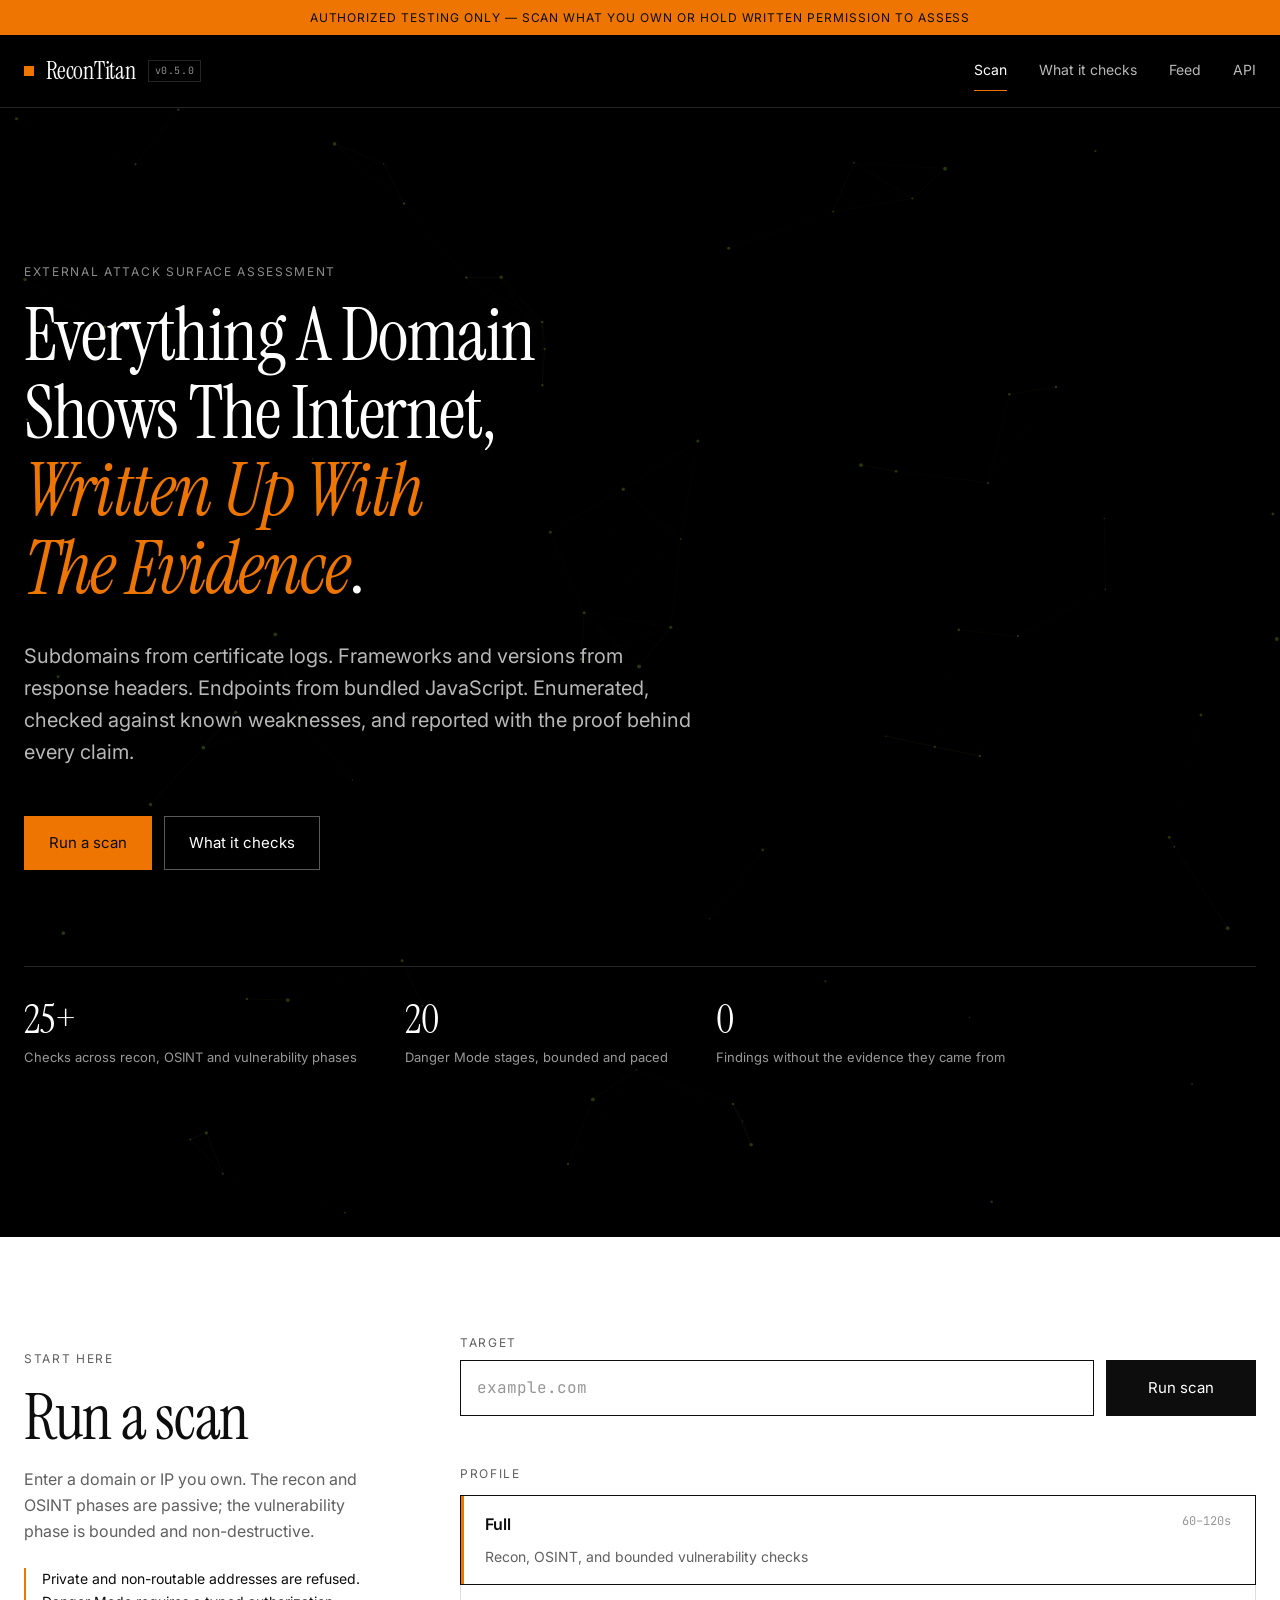
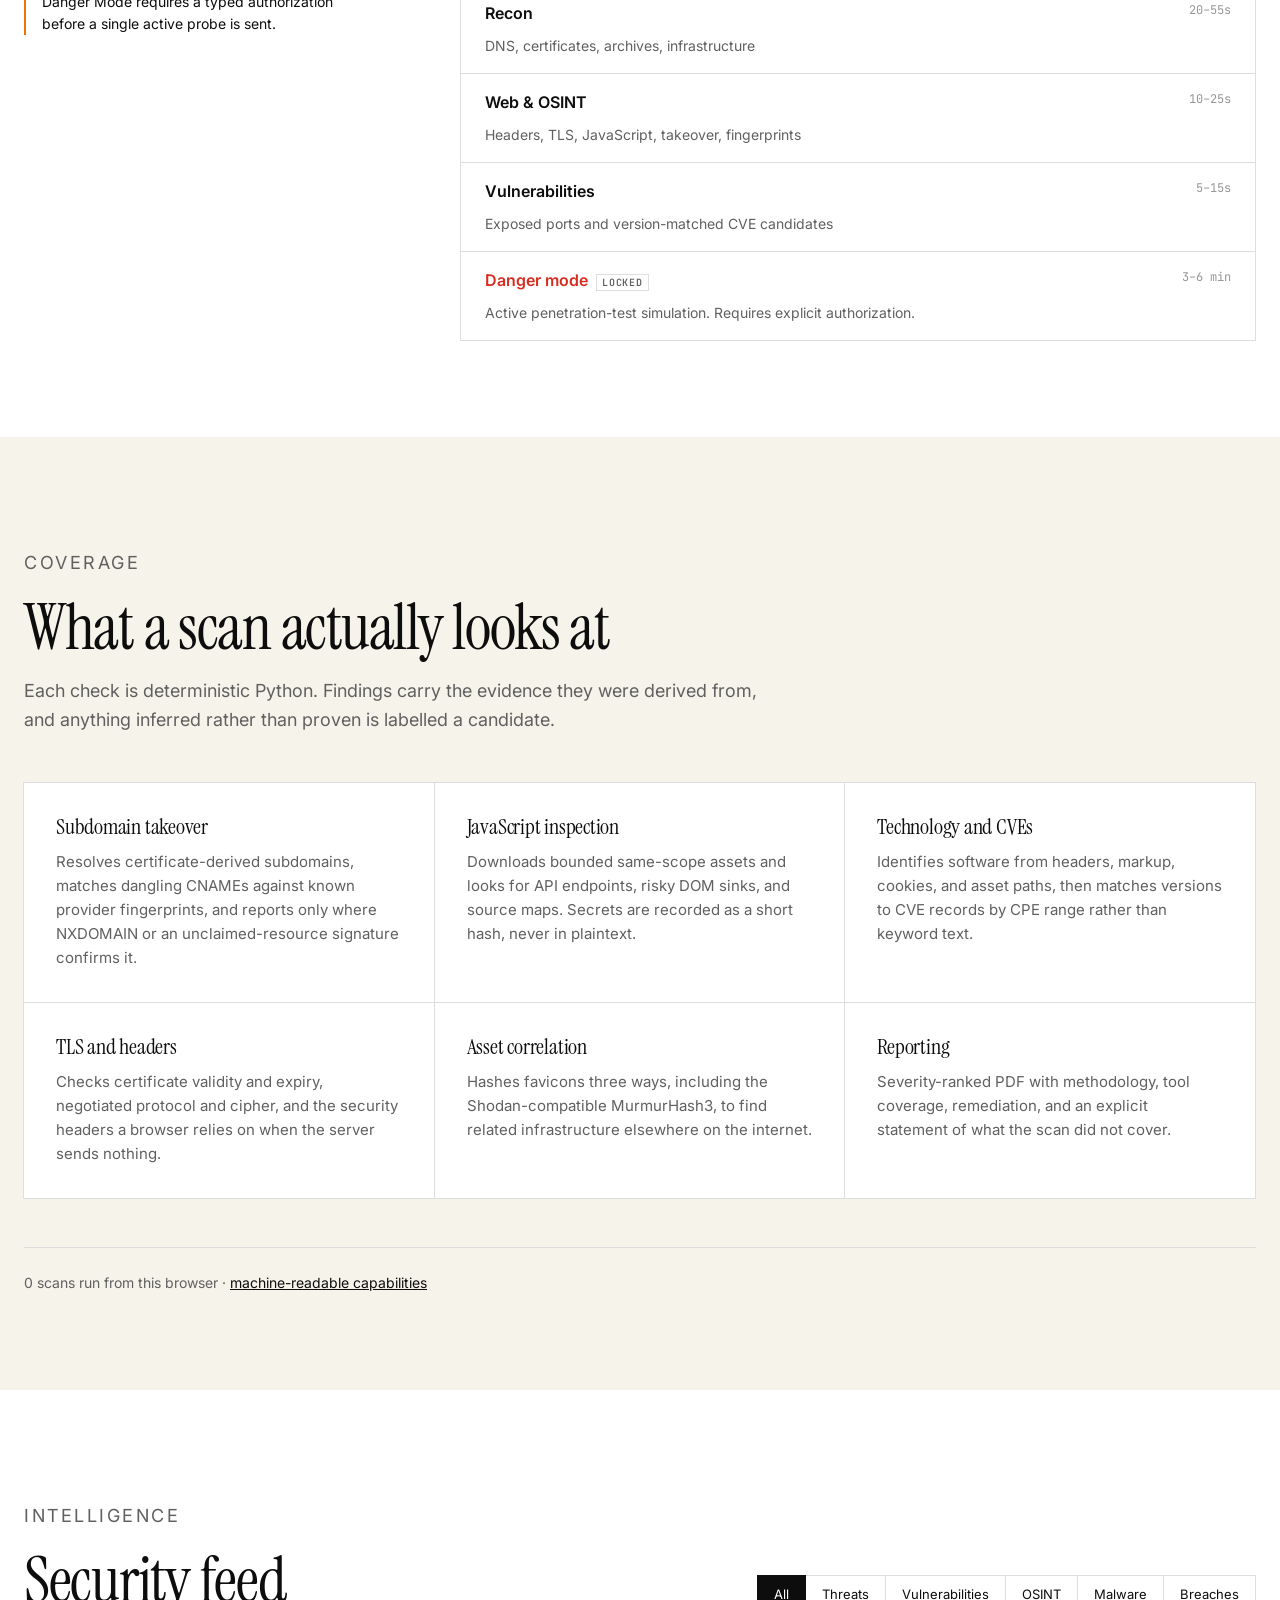
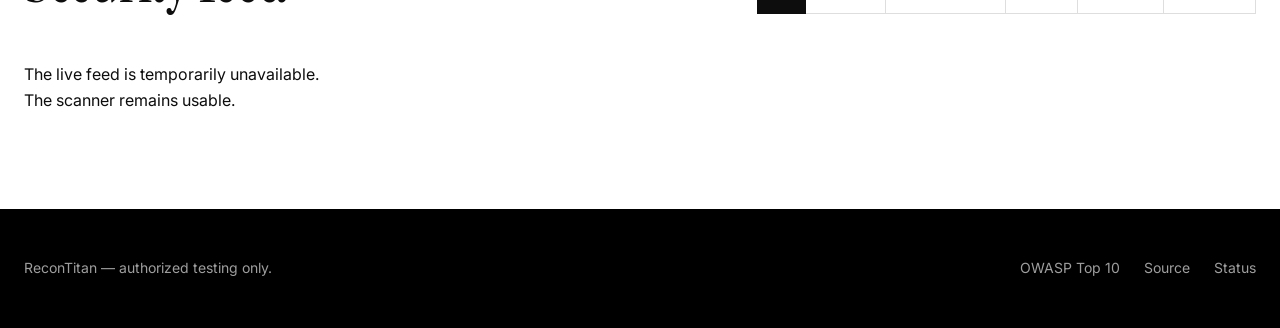
==== frontend/index.html @ 6d5c378c "feat(ui): rebuild the front page on a new design system Extracts the design language of the referenc" ====
<!DOCTYPE html>
<html lang="en">
<head>
<meta charset="UTF-8">
<meta name="viewport" content="width=device-width,initial-scale=1.0">
<meta name="theme-color" content="#000000">
<title>ReconTitan — External Attack Surface Assessment</title>
<meta name="description" content="Point ReconTitan at a domain you own. It enumerates subdomains, reviews TLS and headers, inspects JavaScript, matches technology versions to CVEs, and produces a report with evidence for every finding.">
<link rel="icon" type="image/svg+xml" href="favicon.svg">
<link rel="preconnect" href="https://fonts.googleapis.com">
<link rel="preconnect" href="https://fonts.gstatic.com" crossorigin>
<link href="https://fonts.googleapis.com/css2?family=Instrument+Serif:ital@0;1&family=Inter:wght@400;500;600;700&family=JetBrains+Mono:wght@400;500&display=swap" rel="stylesheet">
<link rel="stylesheet" href="theme.css?v=1">
</head>
<body>

<div class="announce">Authorized testing only — scan what you own or hold written permission to assess</div>

<header class="topbar">
  <div class="topbar-inner">
    <a class="brand" href="/" aria-label="ReconTitan home">
      <span class="brand-mark" aria-hidden="true"></span>
      ReconTitan
      <span class="version" id="versionPill">v0.5.0</span>
    </a>
    <nav class="nav" aria-label="Primary">
      <a href="#scanner" class="nav-link is-current">Scan</a>
      <a href="#capabilities" class="nav-link">What it checks</a>
      <a href="#news-section" class="nav-link">Feed</a>
      <a href="/api/docs" target="_blank" rel="noopener noreferrer" class="nav-link">API</a>
    </nav>
  </div>
</header>

<main>

<!-- ═════════════════════ Hero ═════════════════════ -->
<section class="hero" aria-label="Introduction">
  <canvas id="heroCanvas" aria-hidden="true"></canvas>
  <div class="shell">
    <p class="eyebrow" style="color:rgba(255,255,255,.55)">External attack surface assessment</p>
    <h1>Everything A Domain Shows The Internet, <em>Written Up With The Evidence</em>.</h1>
    <p class="hero-lede">
      Subdomains from certificate logs. Frameworks and versions from response
      headers. Endpoints from bundled JavaScript. Enumerated, checked against
      known weaknesses, and reported with the proof behind every claim.
    </p>
    <div class="hero-actions">
      <a class="btn btn-accent" href="#scanner">Run a scan</a>
      <a class="btn btn-ghost" href="#capabilities">What it checks</a>
    </div>
    <dl class="hero-stats">
      <div><dt id="moduleCount">25+</dt><dd>Checks across recon, OSINT and vulnerability phases</dd></div>
      <div><dt>20</dt><dd>Danger Mode stages, bounded and paced</dd></div>
      <div><dt>0</dt><dd>Findings without the evidence they came from</dd></div>
    </dl>
  </div>
</section>

<!-- ═════════════════════ Scanner ═════════════════════ -->
<section class="scanner" id="scanner">
  <div class="shell">
    <div class="scan-grid">

      <div class="scan-copy">
        <p class="eyebrow">Start here</p>
        <h2>Run a scan</h2>
        <p>
          Enter a domain or IP you own. The recon and OSINT phases are passive;
          the vulnerability phase is bounded and non-destructive.
        </p>
        <p class="authorization">
          Private and non-routable addresses are refused. Danger Mode requires a
          typed authorization before a single active probe is sent.
        </p>
      </div>

      <div class="scan-form">
        <div class="field">
          <label for="targetInput">Target</label>
          <div class="field-row">
            <input id="targetInput" type="text" placeholder="example.com" autocomplete="off" spellcheck="false">
            <button class="btn btn-primary" id="scanBtn" type="button">
              <span class="btn-label">Run scan</span>
              <span class="btn-spinner" aria-hidden="true"></span>
            </button>
          </div>
        </div>

        <fieldset class="profiles" id="profileGrid" role="radiogroup" aria-label="Scan profile">
          <legend>Profile</legend>
          <div class="profile-list">
            <button class="profile active" type="button" data-profile="full" role="radio" aria-checked="true">
              <span class="profile-name">Full</span>
              <span class="profile-time">60–120s</span>
              <span class="profile-desc">Recon, OSINT, and bounded vulnerability checks</span>
            </button>
            <button class="profile" type="button" data-profile="recon_only" role="radio" aria-checked="false">
              <span class="profile-name">Recon</span>
              <span class="profile-time">20–55s</span>
              <span class="profile-desc">DNS, certificates, archives, infrastructure</span>
            </button>
            <button class="profile" type="button" data-profile="osint_only" role="radio" aria-checked="false">
              <span class="profile-name">Web &amp; OSINT</span>
              <span class="profile-time">10–25s</span>
              <span class="profile-desc">Headers, TLS, JavaScript, takeover, fingerprints</span>
            </button>
            <button class="profile" type="button" data-profile="vuln_only" role="radio" aria-checked="false">
              <span class="profile-name">Vulnerabilities</span>
              <span class="profile-time">5–15s</span>
              <span class="profile-desc">Exposed ports and version-matched CVE candidates</span>
            </button>
            <button class="profile profile-restricted" type="button" data-profile="danger" role="radio" aria-checked="false">
              <span class="profile-name">Danger mode<span class="lock" aria-hidden="true">Locked</span></span>
              <span class="profile-time">3–6 min</span>
              <span class="profile-desc">Active penetration-test simulation. Requires explicit authorization.</span>
            </button>
          </div>
        </fieldset>

        <!-- Deliberately heavy. It is the last thing between a click and real
             attack traffic reaching someone's server. -->
        <section class="gate" id="dangerGate" hidden aria-labelledby="gateTitle">
          <h2 class="gate-title" id="gateTitle">This sends real attack traffic</h2>
          <p class="gate-lead" id="dangerGateStatus">
            Danger mode probes for injection, fuzzes directories and traversal paths,
            enumerates identifiers, and attempts DNS zone transfers against the target.
          </p>
          <dl class="gate-facts">
            <div><dt>Never modified</dt><dd>Nothing on the target is created, changed, or deleted.</dd></div>
            <div><dt>No credentials</dt><dd>No login is attempted against live accounts.</dd></div>
            <div><dt>No shell</dt><dd>Command-injection vectors are reported, never connected.</dd></div>
            <div><dt>Nothing stored</dt><dd>Secrets and object contents are fingerprinted only.</dd></div>
            <div><dt>Needs review</dt><dd>Every result is a candidate for manual validation.</dd></div>
            <div><dt>Time-capped</dt><dd>At the wall-clock limit, remaining stages are skipped and the report is still produced.</dd></div>
          </dl>
          <label class="gate-check">
            <input type="checkbox" id="dangerConsent">
            <span>I own this target or hold written permission to assess it, and I accept responsibility for this scan.</span>
          </label>
          <label class="gate-type" for="dangerPhrase">
            <span>Type <code>I am authorized</code> to continue</span>
            <input type="text" id="dangerPhrase" autocomplete="off" spellcheck="false" placeholder="I am authorized" aria-describedby="dangerGateFeedback">
          </label>
          <p class="gate-status" id="dangerGateFeedback" role="status" aria-live="polite">Danger mode is locked.</p>
        </section>

        <div class="progress" id="scanProgress" hidden>
          <div class="progress-head">
            <span id="progressPhase">Starting</span>
            <span class="progress-pct" id="progressPct">0%</span>
          </div>
          <div class="progress-track"><div class="progress-fill" id="progressFill"></div></div>
          <div class="progress-log" id="progressLog" aria-live="polite"></div>
        </div>
      </div>

    </div>
  </div>
</section>

<!-- ═════════════════════ Capabilities ═════════════════════ -->
<section class="checks" id="capabilities">
  <div class="shell">
    <header class="section-head">
      <p class="eyebrow">Coverage</p>
      <h2>What a scan actually looks at</h2>
      <p>Each check is deterministic Python. Findings carry the evidence they were derived from, and anything inferred rather than proven is labelled a candidate.</p>
    </header>

    <div class="checks-grid">
      <article>
        <h3>Subdomain takeover</h3>
        <p>Resolves certificate-derived subdomains, matches dangling CNAMEs against known provider fingerprints, and reports only where NXDOMAIN or an unclaimed-resource signature confirms it.</p>
      </article>
      <article>
        <h3>JavaScript inspection</h3>
        <p>Downloads bounded same-scope assets and looks for API endpoints, risky DOM sinks, and source maps. Secrets are recorded as a short hash, never in plaintext.</p>
      </article>
      <article>
        <h3>Technology and CVEs</h3>
        <p>Identifies software from headers, markup, cookies, and asset paths, then matches versions to CVE records by CPE range rather than keyword text.</p>
      </article>
      <article>
        <h3>TLS and headers</h3>
        <p>Checks certificate validity and expiry, negotiated protocol and cipher, and the security headers a browser relies on when the server sends nothing.</p>
      </article>
      <article>
        <h3>Asset correlation</h3>
        <p>Hashes favicons three ways, including the Shodan-compatible MurmurHash3, to find related infrastructure elsewhere on the internet.</p>
      </article>
      <article>
        <h3>Reporting</h3>
        <p>Severity-ranked PDF with methodology, tool coverage, remediation, and an explicit statement of what the scan did not cover.</p>
      </article>
    </div>

    <p class="checks-note">
      <span id="hsScans">0</span> scans run from this browser ·
      <a href="/api/capabilities" target="_blank" rel="noopener noreferrer">machine-readable capabilities</a>
    </p>
  </div>
</section>

<!-- ═════════════════════ Feed ═════════════════════ -->
<section class="feed" id="news-section">
  <div class="shell">
    <header class="section-head section-head-row">
      <div>
        <p class="eyebrow">Intelligence</p>
        <h2>Security feed</h2>
      </div>
      <div class="feed-filters">
        <button class="ncat active" data-cat="all">All</button>
        <button class="ncat" data-cat="threats">Threats</button>
        <button class="ncat" data-cat="vulns">Vulnerabilities</button>
        <button class="ncat" data-cat="osint">OSINT</button>
        <button class="ncat" data-cat="malware">Malware</button>
        <button class="ncat" data-cat="breaches">Breaches</button>
      </div>
    </header>
    <div class="news-grid" id="newsGrid"></div>
  </div>
</section>

</main>

<footer class="footer">
  <div class="shell footer-inner">
    <span>ReconTitan — authorized testing only.</span>
    <span class="footer-links">
      <a href="https://owasp.org/www-project-top-ten/" target="_blank" rel="noopener noreferrer">OWASP Top 10</a>
      <a href="https://github.com/D3v4nshPat3l/ReconTitan" target="_blank" rel="noopener noreferrer">Source</a>
      <a href="/api/health">Status</a>
    </span>
  </div>
</footer>

<script src="dashboard.js?v=18"></script>
</body>
</html>
---- frontend/theme.css ----
/* ReconTitan — see docs/DESIGN.md for where these values come from and why.
   Single stylesheet for index.html. The report and admin consoles keep their
   own sheets. */

/* ── Tokens ───────────────────────────────────────────────────────────── */
:root {
  --paper:      #ffffff;
  --cream:      #f6f3ea;
  --cream-deep: #edeae1;
  --ink:        #0d0d0d;
  --black:      #000000;
  --slate:      #141c25;
  --line:       #dedede;
  --line-dark:  rgba(255,255,255,.14);
  --muted:      #606060;
  --faint:      #979797;

  --accent:       #ee7501;
  --accent-hover: #f9922f;

  --sev-critical: #b42318;
  --sev-high:     #d92d20;
  --sev-medium:   #b54708;
  --sev-low:      #175cd3;
  --sev-info:     #606060;

  --serif: "Instrument Serif", Georgia, "Times New Roman", serif;
  --sans:  "Inter", -apple-system, BlinkMacSystemFont, "Segoe UI", Arial, sans-serif;
  --mono:  "JetBrains Mono", ui-monospace, SFMono-Regular, Menlo, monospace;

  --wide:   1440px;
  --shell:  1232px;
  --narrow:  740px;

  --s1: 4px;  --s2: 8px;  --s3: 12px; --s4: 16px; --s5: 24px;
  --s6: 32px; --s7: 48px; --s8: 64px; --s9: 96px; --s10: 128px;

  /* The signature of this design: nothing is rounded. */
  --radius: 0;
}

/* ── Reset ────────────────────────────────────────────────────────────── */
*, *::before, *::after { box-sizing: border-box; }
html { -webkit-text-size-adjust: 100%; }
body {
  margin: 0;
  background: var(--paper);
  color: var(--ink);
  font-family: var(--sans);
  font-size: 1rem;
  line-height: 1.6;
  -webkit-font-smoothing: antialiased;
}
img, svg, canvas { display: block; max-width: 100%; }
button, input { font: inherit; color: inherit; }
a { color: inherit; }

h1, h2, h3, h4 {
  font-family: var(--serif);
  font-weight: 400;
  line-height: 1.05;
  letter-spacing: -0.02em;
  margin: 0;
  text-wrap: balance;
}
h1 { font-size: clamp(2.75rem, 7vw, 4.625rem); }
h2 { font-size: clamp(2.25rem, 5vw, 4rem); }
h3 { font-size: clamp(1.5rem, 3vw, 2rem); letter-spacing: -0.01em; }
p  { margin: 0; }

:focus-visible { outline: 2px solid var(--accent); outline-offset: 2px; }

/* ── Layout ───────────────────────────────────────────────────────────── */
.shell { width: min(100% - 48px, var(--shell)); margin-inline: auto; }
.measure { max-width: var(--narrow); }

section { padding-block: var(--s9); }
@media (max-width: 720px) { section { padding-block: var(--s8); } }

.eyebrow {
  font-size: .75rem; letter-spacing: .14em; text-transform: uppercase;
  color: var(--muted); margin-bottom: var(--s4);
}
.section-head { max-width: var(--narrow); margin-bottom: var(--s7); }
.section-head p { color: var(--muted); font-size: 1.125rem; margin-top: var(--s4); }

/* ── Announcement bar ─────────────────────────────────────────────────── */
.announce {
  background: var(--accent); color: var(--ink);
  font-size: .75rem; letter-spacing: .08em; text-transform: uppercase;
  text-align: center; padding: var(--s2) var(--s4);
}

/* ── Header ───────────────────────────────────────────────────────────── */
.topbar {
  position: sticky; top: 0; z-index: 50;
  background: var(--black); color: var(--paper);
  border-bottom: 1px solid var(--line-dark);
}
.topbar-inner {
  width: min(100% - 48px, var(--wide)); margin-inline: auto;
  display: flex; align-items: center; justify-content: space-between;
  gap: var(--s5); height: 72px;
}
.brand {
  display: inline-flex; align-items: center; gap: var(--s3);
  font-family: var(--serif); font-size: 1.5rem; text-decoration: none;
  letter-spacing: -0.01em;
}
.brand-mark { width: 10px; height: 10px; background: var(--accent); flex: none; }
.version {
  font-family: var(--mono); font-size: .625rem; letter-spacing: .06em;
  color: rgba(255,255,255,.55); border: 1px solid var(--line-dark);
  padding: 2px 6px;
}
.nav { display: flex; align-items: center; gap: var(--s6); }
.nav-link {
  text-decoration: none; font-size: .875rem; color: rgba(255,255,255,.72);
  padding-block: var(--s2); border-bottom: 1px solid transparent;
  transition: color .15s, border-color .15s;
}
.nav-link:hover { color: var(--paper); }
.nav-link.is-current { color: var(--paper); border-bottom-color: var(--accent); }
@media (max-width: 860px) { .nav { display: none; } }

/* ── Hero ─────────────────────────────────────────────────────────────── */
.hero {
  position: relative; background: var(--black); color: var(--paper);
  padding-block: clamp(var(--s9), 12vw, 180px);
  overflow: hidden;
}
#heroCanvas {
  position: absolute; inset: 0; width: 100%; height: 100%;
  opacity: .5; pointer-events: none;
}
.hero .shell { position: relative; z-index: 1; }
.hero h1 { max-width: min(16ch, 100%); }
.hero h1 em { font-style: italic; color: var(--accent); }
.hero-lede {
  /* min() rather than a bare ch value: 52ch at this size is wider than a
     small phone, and a bare max-width would push the line past the viewport. */
  max-width: min(52ch, 100%); margin-top: var(--s6);
  font-size: clamp(1rem, 3.5vw, 1.25rem); color: rgba(255,255,255,.72);
}
.hero-actions { display: flex; flex-wrap: wrap; gap: var(--s3); margin-top: var(--s7); }
.hero-stats {
  display: flex; flex-wrap: wrap; gap: var(--s7);
  margin-top: var(--s9); padding-top: var(--s6);
  border-top: 1px solid var(--line-dark);
}
.hero-stats div { min-width: 120px; }
.hero-stats dt {
  font-family: var(--serif); font-size: 2.5rem; line-height: 1;
}
.hero-stats dd {
  margin: var(--s2) 0 0; font-size: .8125rem; color: rgba(255,255,255,.6);
}

/* ── Buttons ──────────────────────────────────────────────────────────── */
.btn {
  display: inline-flex; align-items: center; justify-content: center; gap: var(--s2);
  padding: 14px 24px; border: 1px solid transparent; border-radius: var(--radius);
  font-size: .9375rem; text-decoration: none; cursor: pointer;
  transition: background .15s, color .15s, border-color .15s;
}
.btn-primary   { background: var(--ink); color: var(--paper); border-color: var(--ink); }
.btn-primary:hover { background: #2b2b2b; border-color: #2b2b2b; }
.btn-accent    { background: var(--accent); color: var(--ink); border-color: var(--accent); }
.btn-accent:hover  { background: var(--accent-hover); border-color: var(--accent-hover); }
.btn-ghost     { background: transparent; color: var(--paper); border-color: rgba(255,255,255,.35); }
.btn-ghost:hover   { border-color: var(--paper); }
.btn[disabled] { opacity: .45; cursor: not-allowed; }

/* ── Scanner ──────────────────────────────────────────────────────────── */
.scanner { background: var(--paper); }
.scan-grid {
  display: grid; grid-template-columns: minmax(0, 340px) minmax(0, 1fr);
  gap: var(--s9); align-items: start;
}
@media (max-width: 980px) { .scan-grid { grid-template-columns: 1fr; gap: var(--s7); } }

.scan-copy p { color: var(--muted); margin-top: var(--s4); }
.scan-copy .authorization {
  margin-top: var(--s5); padding-left: var(--s4);
  border-left: 2px solid var(--accent);
  font-size: .875rem; color: var(--ink);
}

.field label {
  display: block; font-size: .75rem; letter-spacing: .14em;
  text-transform: uppercase; color: var(--muted); margin-bottom: var(--s2);
}
.field-row { display: flex; gap: var(--s3); }
@media (max-width: 560px) { .field-row { flex-direction: column; } }
#targetInput {
  flex: 1; min-width: 0; padding: 14px var(--s4);
  border: 1px solid var(--ink); border-radius: var(--radius);
  background: var(--paper); font-family: var(--mono); font-size: 1rem;
}
#targetInput::placeholder { color: var(--faint); }
#targetInput[aria-invalid="true"] { border-color: var(--sev-high); }
#scanBtn { flex: none; min-width: 150px; }
#scanBtn.loading .btn-label { opacity: .55; }
#scanBtn.danger-armed { background: var(--sev-high); border-color: var(--sev-high); color: #fff; }
.btn-spinner { display: none; width: 13px; height: 13px; border: 2px solid currentColor;
  border-right-color: transparent; border-radius: 50%; animation: spin .7s linear infinite; }
#scanBtn.loading .btn-spinner { display: block; }
@keyframes spin { to { transform: rotate(360deg); } }

/* Profiles */
.profiles { border: 0; padding: 0; margin: var(--s7) 0 0; }
.profiles legend {
  font-size: .75rem; letter-spacing: .14em; text-transform: uppercase;
  color: var(--muted); padding: 0; margin-bottom: var(--s3);
}
.profile-list { display: grid; gap: -1px 0; }
.profile {
  display: grid; grid-template-columns: 1fr auto; gap: var(--s2) var(--s4);
  width: 100%; text-align: left; cursor: pointer;
  padding: var(--s4) var(--s5);
  background: var(--paper); border: 1px solid var(--line);
  border-radius: var(--radius); margin-top: -1px;
  transition: background .15s, border-color .15s;
}
.profile:first-of-type { margin-top: 0; }
.profile:hover { background: var(--cream); }
.profile.active {
  border-color: var(--ink); background: var(--paper);
  box-shadow: inset 3px 0 0 var(--accent); position: relative; z-index: 1;
}
.profile-name { font-weight: 600; font-size: 1rem; }
.profile-desc { grid-column: 1; color: var(--muted); font-size: .875rem; }
.profile-time {
  grid-row: 1; grid-column: 2; font-family: var(--mono);
  font-size: .75rem; color: var(--faint);
}
.lock {
  margin-left: var(--s2); font-family: var(--mono); font-size: .625rem;
  letter-spacing: .08em; text-transform: uppercase;
  border: 1px solid var(--line); padding: 1px 5px; color: var(--muted);
}
.profile-restricted .profile-name { color: var(--sev-high); }
.profile-restricted.active { box-shadow: inset 3px 0 0 var(--sev-high); }

/* ── Danger gate ──────────────────────────────────────────────────────── */
.gate {
  margin-top: var(--s6); padding: var(--s6);
  background: var(--slate); color: #fff; border-radius: var(--radius);
}
.gate[hidden] { display: none; }
.gate-title { font-size: 1.75rem; color: #fff; }
.gate-lead { margin-top: var(--s3); color: rgba(255,255,255,.75); font-size: .9375rem; }
.gate-facts {
  display: grid; grid-template-columns: repeat(auto-fit, minmax(240px, 1fr));
  gap: var(--s4); margin: var(--s6) 0 0;
}
.gate-facts div { border-top: 1px solid var(--line-dark); padding-top: var(--s3); }
.gate-facts dt { font-size: .8125rem; font-weight: 600; }
.gate-facts dd { margin: var(--s1) 0 0; font-size: .8125rem; color: rgba(255,255,255,.62); }
.gate-check {
  display: flex; gap: var(--s3); align-items: flex-start;
  margin-top: var(--s6); font-size: .875rem; cursor: pointer;
}
.gate-check input { margin-top: 4px; accent-color: var(--accent); flex: none; }
.gate-type { display: block; margin-top: var(--s5); font-size: .875rem; }
.gate-type code {
  font-family: var(--mono); background: rgba(255,255,255,.1); padding: 1px 6px;
}
#dangerPhrase {
  display: block; width: 100%; margin-top: var(--s3); padding: 12px var(--s4);
  background: rgba(0,0,0,.35); color: #fff;
  border: 1px solid var(--line-dark); border-radius: var(--radius);
  font-family: var(--mono);
}
.gate-status { margin-top: var(--s4); font-size: .875rem; font-family: var(--mono); }
.gate-status[data-state="locked"]  { color: rgba(255,255,255,.6); }
.gate-status[data-state="ready"]   { color: #6ee7a8; }
.gate-status[data-state="blocked"] { color: #ff9a8f; }

/* ── Progress ─────────────────────────────────────────────────────────── */
.progress { margin-top: var(--s6); border: 1px solid var(--line); padding: var(--s5); }
.progress[hidden] { display: none; }
.progress-head {
  display: flex; justify-content: space-between; align-items: baseline;
  font-size: .875rem; margin-bottom: var(--s3);
}
.progress-pct { font-family: var(--mono); color: var(--muted); }
.progress-track { height: 2px; background: var(--line); overflow: hidden; }
.progress-fill { height: 100%; width: 0; background: var(--accent); transition: width .4s ease; }
.progress-log {
  margin-top: var(--s4); max-height: 190px; overflow-y: auto;
  font-family: var(--mono); font-size: .8125rem; line-height: 1.9; color: var(--muted);
}
.progress-log div { white-space: pre-wrap; }

/* ── Checks ───────────────────────────────────────────────────────────── */
.checks { background: var(--cream); }
.checks-grid {
  /* 320px lands on three columns at the 1232px shell, so six cards fill two
     rows exactly rather than leaving two orphans on a four-column row. */
  display: grid; grid-template-columns: repeat(auto-fit, minmax(320px, 1fr));
  gap: 0;
}
.checks-grid article {
  padding: var(--s6); background: var(--paper);
  border: 1px solid var(--line); margin: -1px 0 0 -1px;
}
.checks-grid h3 { font-size: 1.375rem; }
.checks-grid p { margin-top: var(--s3); color: var(--muted); font-size: .9375rem; }
.checks-note {
  margin-top: var(--s7); padding-top: var(--s5); border-top: 1px solid var(--line);
  font-size: .875rem; color: var(--muted);
}
.checks-note a { color: var(--ink); }

/* ── Feed ─────────────────────────────────────────────────────────────── */
.feed { background: var(--paper); }
.section-head-row {
  display: flex; flex-wrap: wrap; gap: var(--s5);
  justify-content: space-between; align-items: flex-end; max-width: none;
}
.feed-filters { display: flex; flex-wrap: wrap; gap: -1px; }
.ncat {
  padding: var(--s2) var(--s4); background: var(--paper); cursor: pointer;
  border: 1px solid var(--line); border-radius: var(--radius);
  font-size: .8125rem; margin-left: -1px; transition: background .15s;
}
.ncat:first-child { margin-left: 0; }
.ncat:hover { background: var(--cream); }
.ncat.active { background: var(--ink); color: var(--paper); border-color: var(--ink); position: relative; z-index: 1; }

.news-grid {
  display: grid; grid-template-columns: repeat(auto-fill, minmax(300px, 1fr)); gap: 0;
}
.news-card {
  display: flex; flex-direction: column; gap: var(--s3);
  padding: var(--s5); background: var(--paper);
  border: 1px solid var(--line); margin: -1px 0 0 -1px;
  animation: fadeUp .4s ease both;
}
@keyframes fadeUp { from { opacity: 0; transform: translateY(12px); } }
.nc-hdr {
  display: flex; justify-content: space-between; gap: var(--s3);
  font-size: .6875rem; letter-spacing: .1em; text-transform: uppercase; color: var(--faint);
}
.nc-title { font-family: var(--serif); font-size: 1.25rem; line-height: 1.25; }
.nc-summary {
  font-size: .875rem; color: var(--muted); flex: 1;
  display: -webkit-box; -webkit-line-clamp: 4; -webkit-box-orient: vertical; overflow: hidden;
}
.nc-footer {
  display: flex; justify-content: space-between; align-items: center;
  gap: var(--s3); padding-top: var(--s3); border-top: 1px solid var(--line);
}
.nc-tags { display: flex; flex-wrap: wrap; gap: var(--s1); }
.nc-tag {
  font-family: var(--mono); font-size: .625rem; color: var(--muted);
  border: 1px solid var(--line); padding: 1px 5px;
}
.nc-read-more {
  font-size: .6875rem; letter-spacing: .08em; text-decoration: none;
  color: var(--ink); border-bottom: 1px solid var(--accent); white-space: nowrap;
}
/* Severity is a left rule, never colour alone — the badge text carries it too. */
.news-card[data-sev="critical"] { box-shadow: inset 3px 0 0 var(--sev-critical); }
.news-card[data-sev="high"]     { box-shadow: inset 3px 0 0 var(--sev-high); }
.news-card[data-sev="medium"]   { box-shadow: inset 3px 0 0 var(--sev-medium); }
.news-card[data-sev="low"]      { box-shadow: inset 3px 0 0 var(--sev-low); }

.news-skeleton { gap: var(--s3); }
.sk-line { height: 10px; background: var(--cream-deep); animation: pulse 1.4s ease-in-out infinite; }
.sk-short { width: 35%; } .sk-long { width: 92%; } .sk-med { width: 66%; }
@keyframes pulse { 50% { opacity: .45; } }

/* ── Footer ───────────────────────────────────────────────────────────── */
.footer { background: var(--black); color: rgba(255,255,255,.62); padding-block: var(--s7); }
.footer-inner {
  display: flex; flex-wrap: wrap; gap: var(--s4);
  justify-content: space-between; align-items: center; font-size: .875rem;
}
.footer-links { display: flex; flex-wrap: wrap; gap: var(--s5); }
.footer-links a { color: rgba(255,255,255,.62); text-decoration: none; }
.footer-links a:hover { color: var(--paper); }

/* ── Motion preferences ───────────────────────────────────────────────── */
@media (prefers-reduced-motion: reduce) {
  *, *::before, *::after {
    animation-duration: .001ms !important; animation-iteration-count: 1 !important;
    transition-duration: .001ms !important;
  }
}
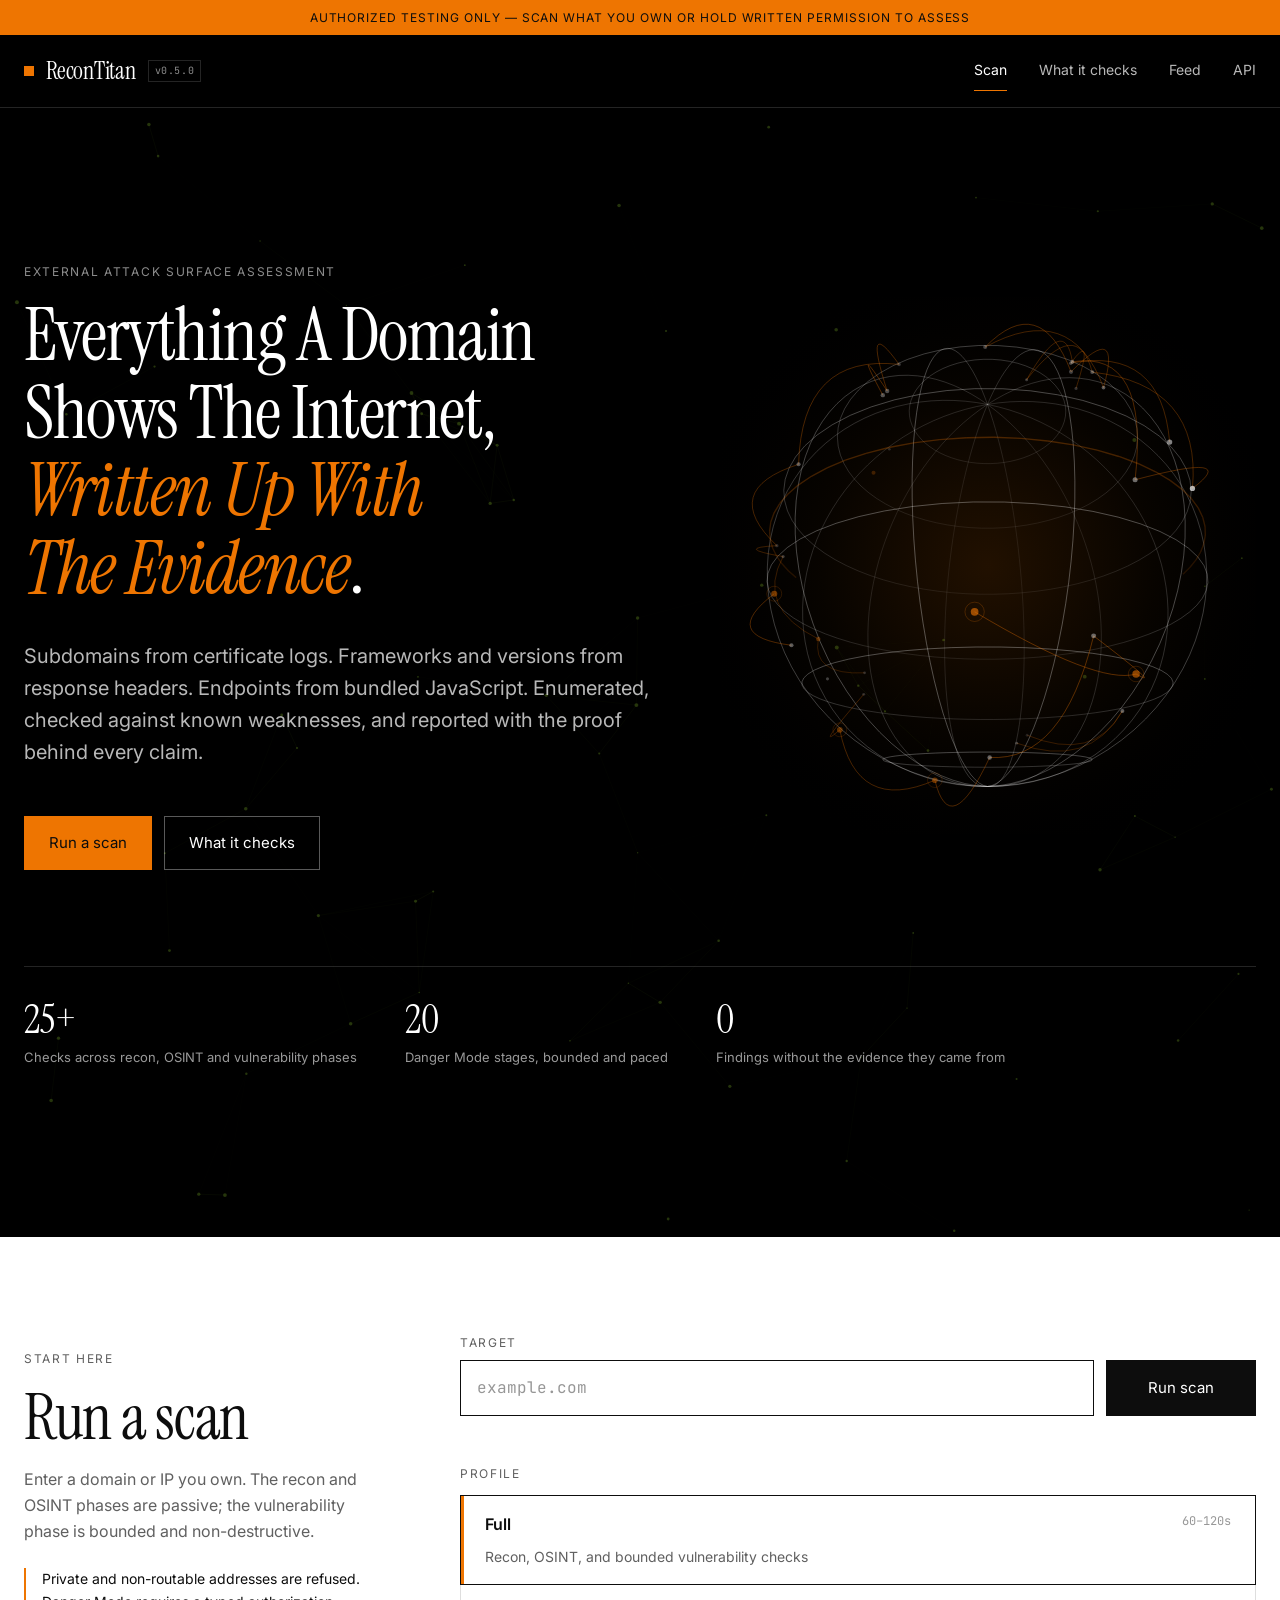
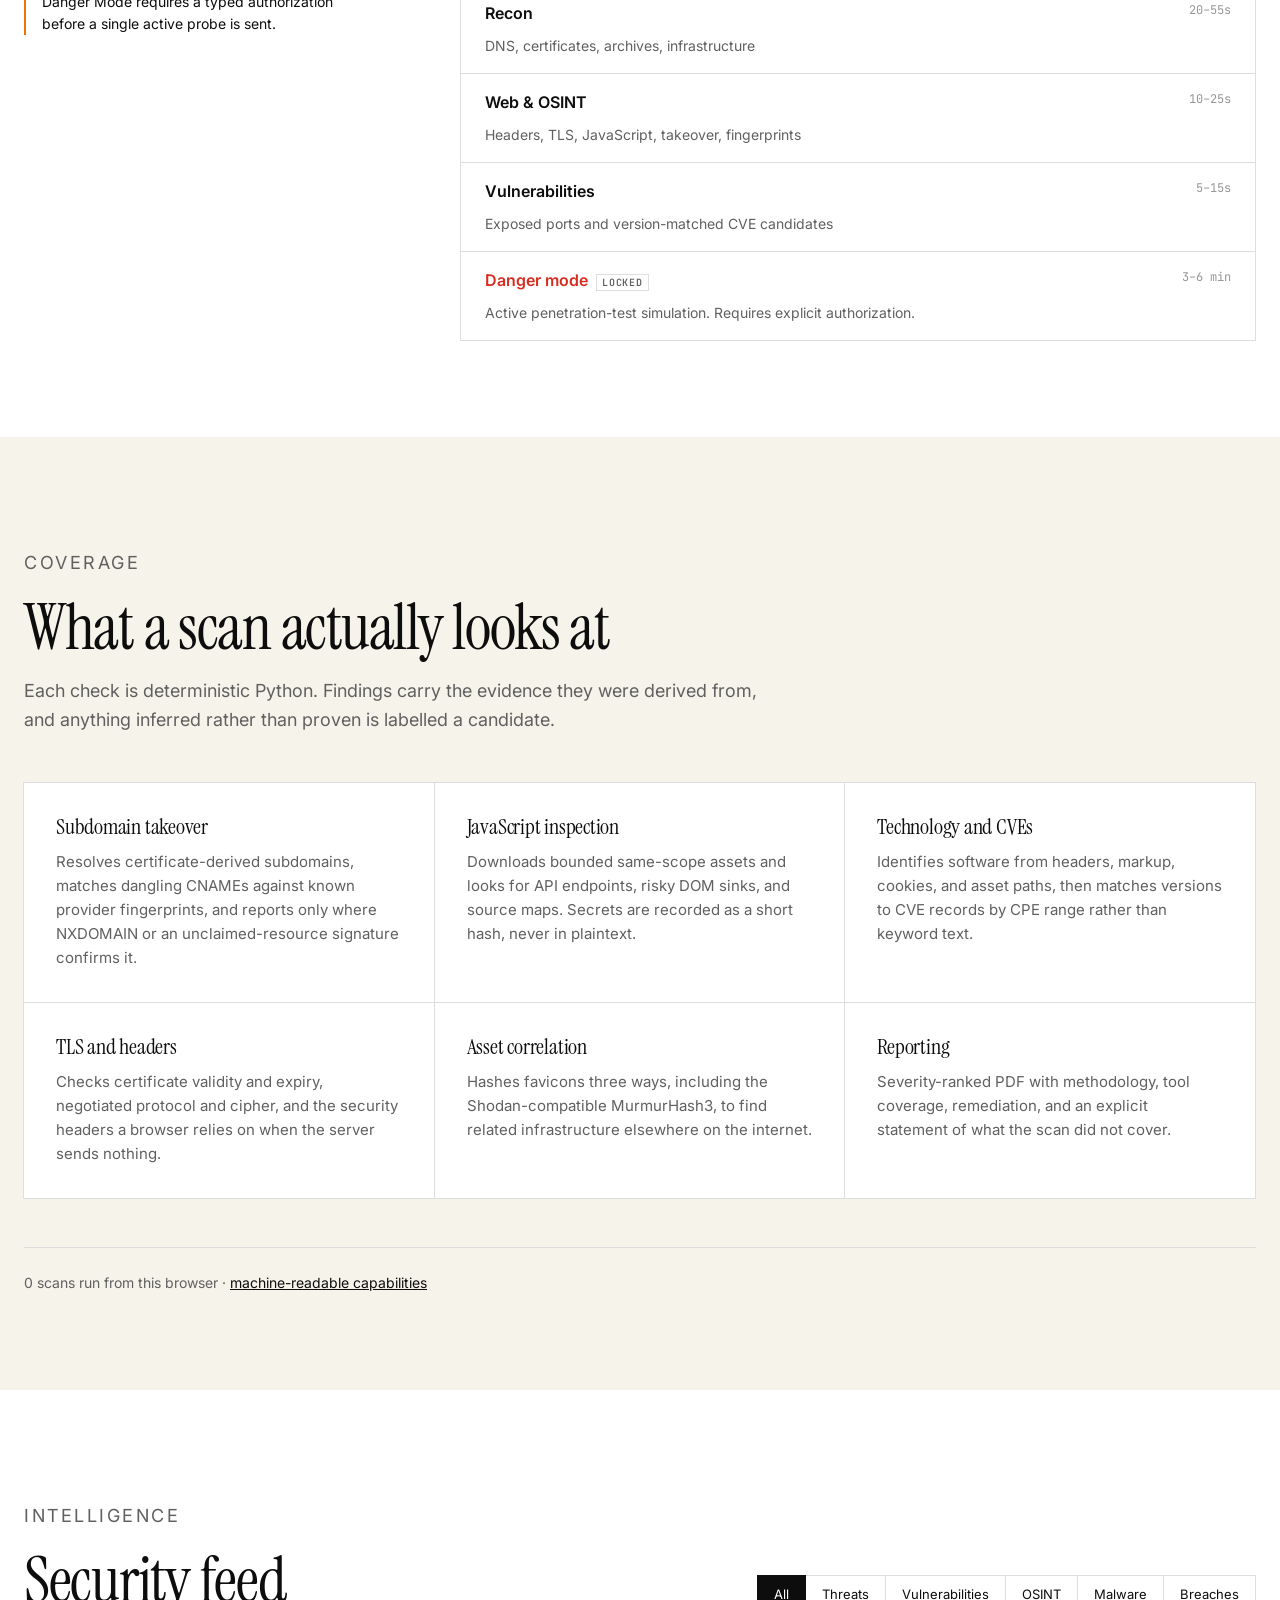
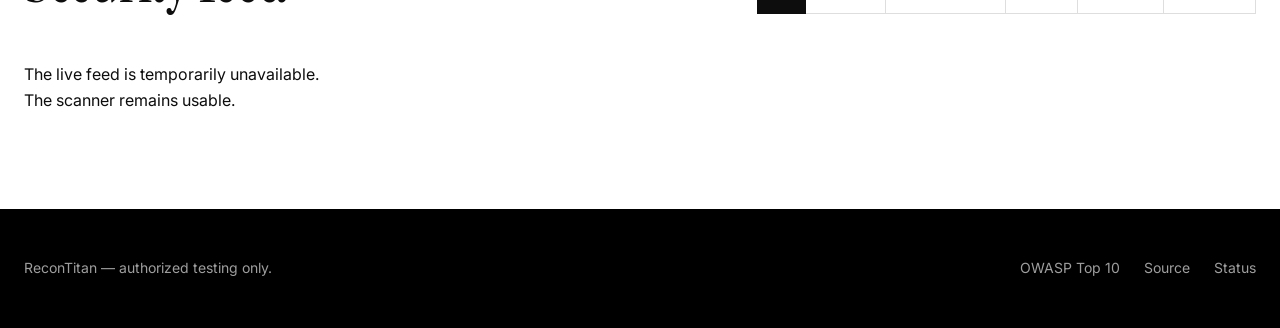
==== commit 2225997d: "feat(ui): add a 3D globe to the hero The hero's right half was empty at desktop widths. It now holds" ====
--- a/frontend/index.html
+++ b/frontend/index.html
@@ -37,7 +37,8 @@
 <!-- ═════════════════════ Hero ═════════════════════ -->
 <section class="hero" aria-label="Introduction">
   <canvas id="heroCanvas" aria-hidden="true"></canvas>
-  <div class="shell">
+  <div class="shell hero-shell">
+    <div class="hero-copy">
     <p class="eyebrow" style="color:rgba(255,255,255,.55)">External attack surface assessment</p>
     <h1>Everything A Domain Shows The Internet, <em>Written Up With The Evidence</em>.</h1>
     <p class="hero-lede">
@@ -49,6 +50,12 @@
       <a class="btn btn-accent" href="#scanner">Run a scan</a>
       <a class="btn btn-ghost" href="#capabilities">What it checks</a>
     </div>
+    </div>
+
+    <div class="hero-visual" aria-hidden="true">
+      <canvas id="globeCanvas"></canvas>
+    </div>
+
     <dl class="hero-stats">
       <div><dt id="moduleCount">25+</dt><dd>Checks across recon, OSINT and vulnerability phases</dd></div>
       <div><dt>20</dt><dd>Danger Mode stages, bounded and paced</dd></div>
@@ -236,6 +243,7 @@
   </div>
 </footer>
 
+<script src="globe.js?v=1" defer></script>
 <script src="dashboard.js?v=18"></script>
 </body>
 </html>
--- a/frontend/theme.css
+++ b/frontend/theme.css
@@ -134,6 +134,20 @@
   opacity: .5; pointer-events: none;
 }
 .hero .shell { position: relative; z-index: 1; }
+.hero-shell {
+  display: grid; align-items: center;
+  grid-template-columns: minmax(0, 1fr) minmax(0, 0.85fr);
+  column-gap: var(--s8);
+}
+.hero-copy { grid-column: 1; }
+.hero-visual { grid-column: 2; aspect-ratio: 1; min-height: 340px; }
+#globeCanvas { width: 100%; height: 100%; }
+/* Below this the globe becomes decoration competing for vertical space the
+   headline needs, so it is dropped rather than shrunk. */
+@media (max-width: 900px) {
+  .hero-shell { grid-template-columns: 1fr; }
+  .hero-visual { display: none; }
+}
 .hero h1 { max-width: min(16ch, 100%); }
 .hero h1 em { font-style: italic; color: var(--accent); }
 .hero-lede {
@@ -144,6 +158,7 @@
 }
 .hero-actions { display: flex; flex-wrap: wrap; gap: var(--s3); margin-top: var(--s7); }
 .hero-stats {
+  grid-column: 1 / -1;
   display: flex; flex-wrap: wrap; gap: var(--s7);
   margin-top: var(--s9); padding-top: var(--s6);
   border-top: 1px solid var(--line-dark);
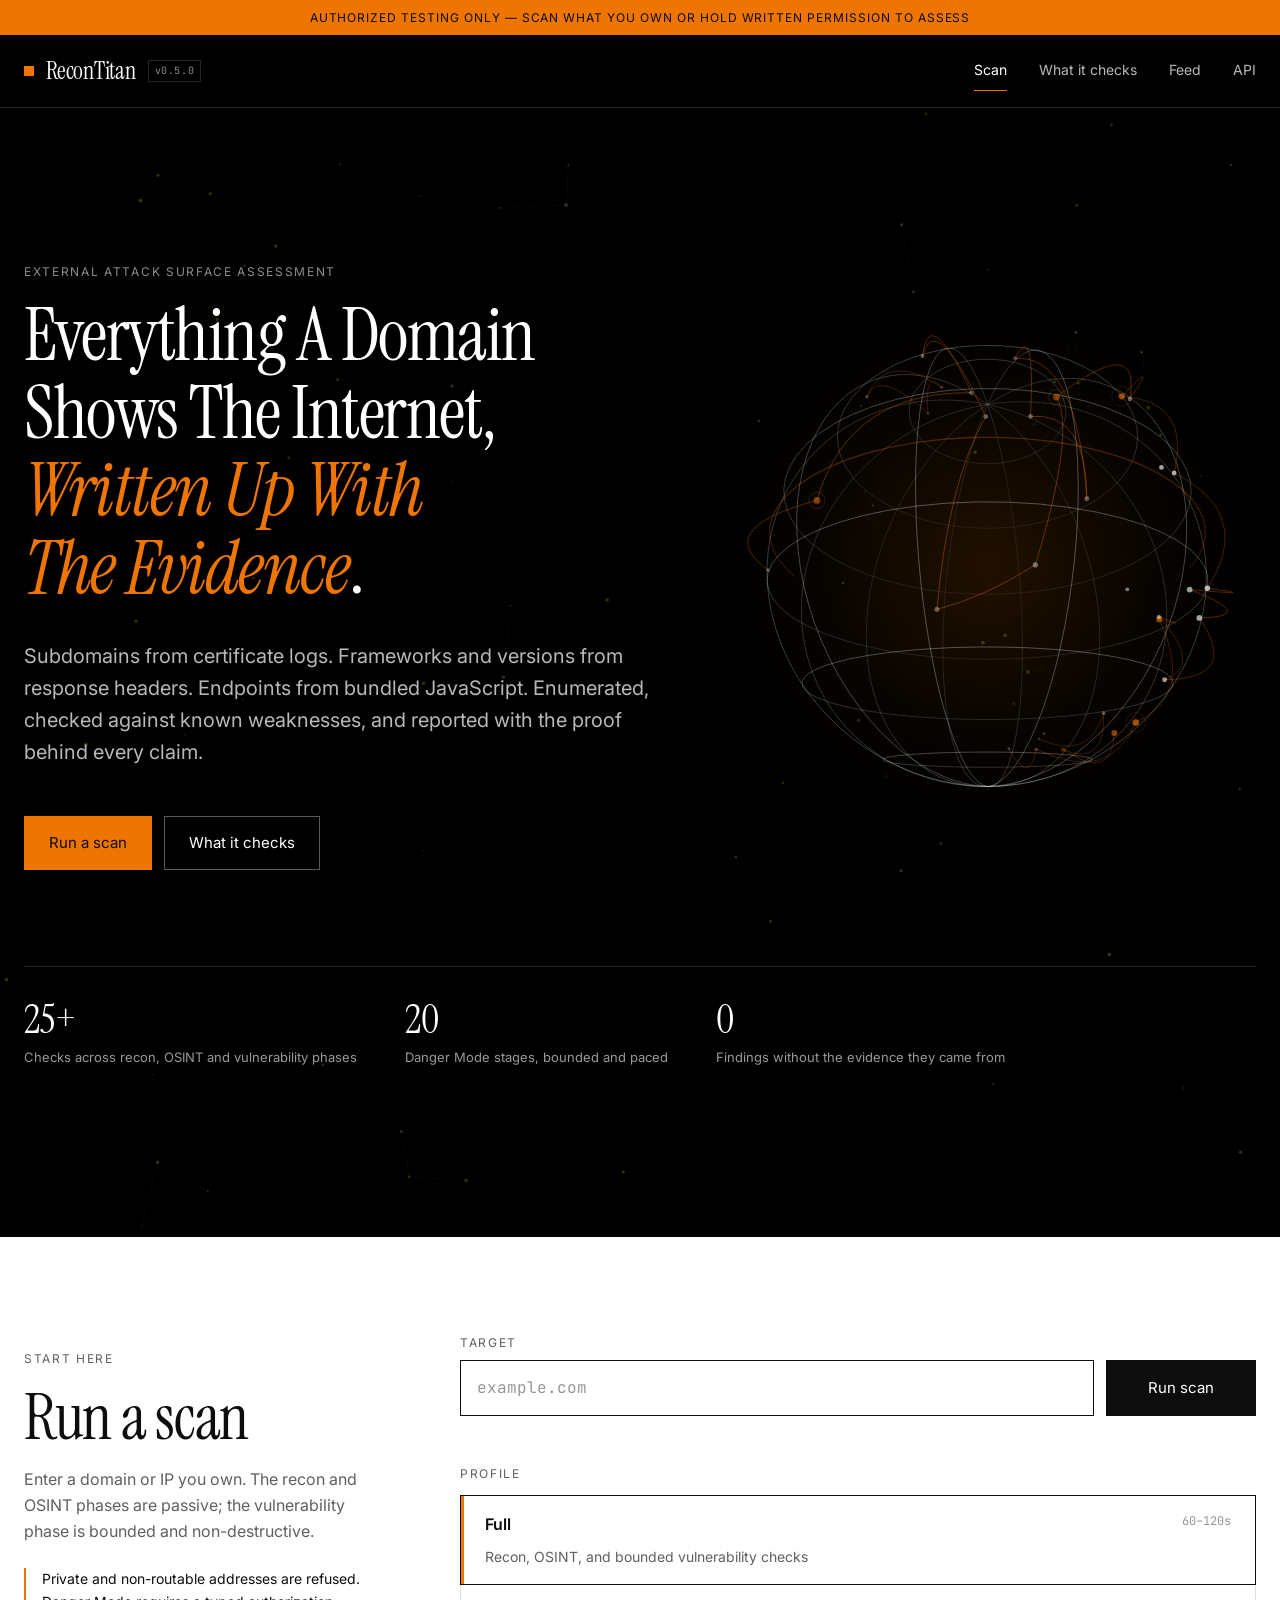
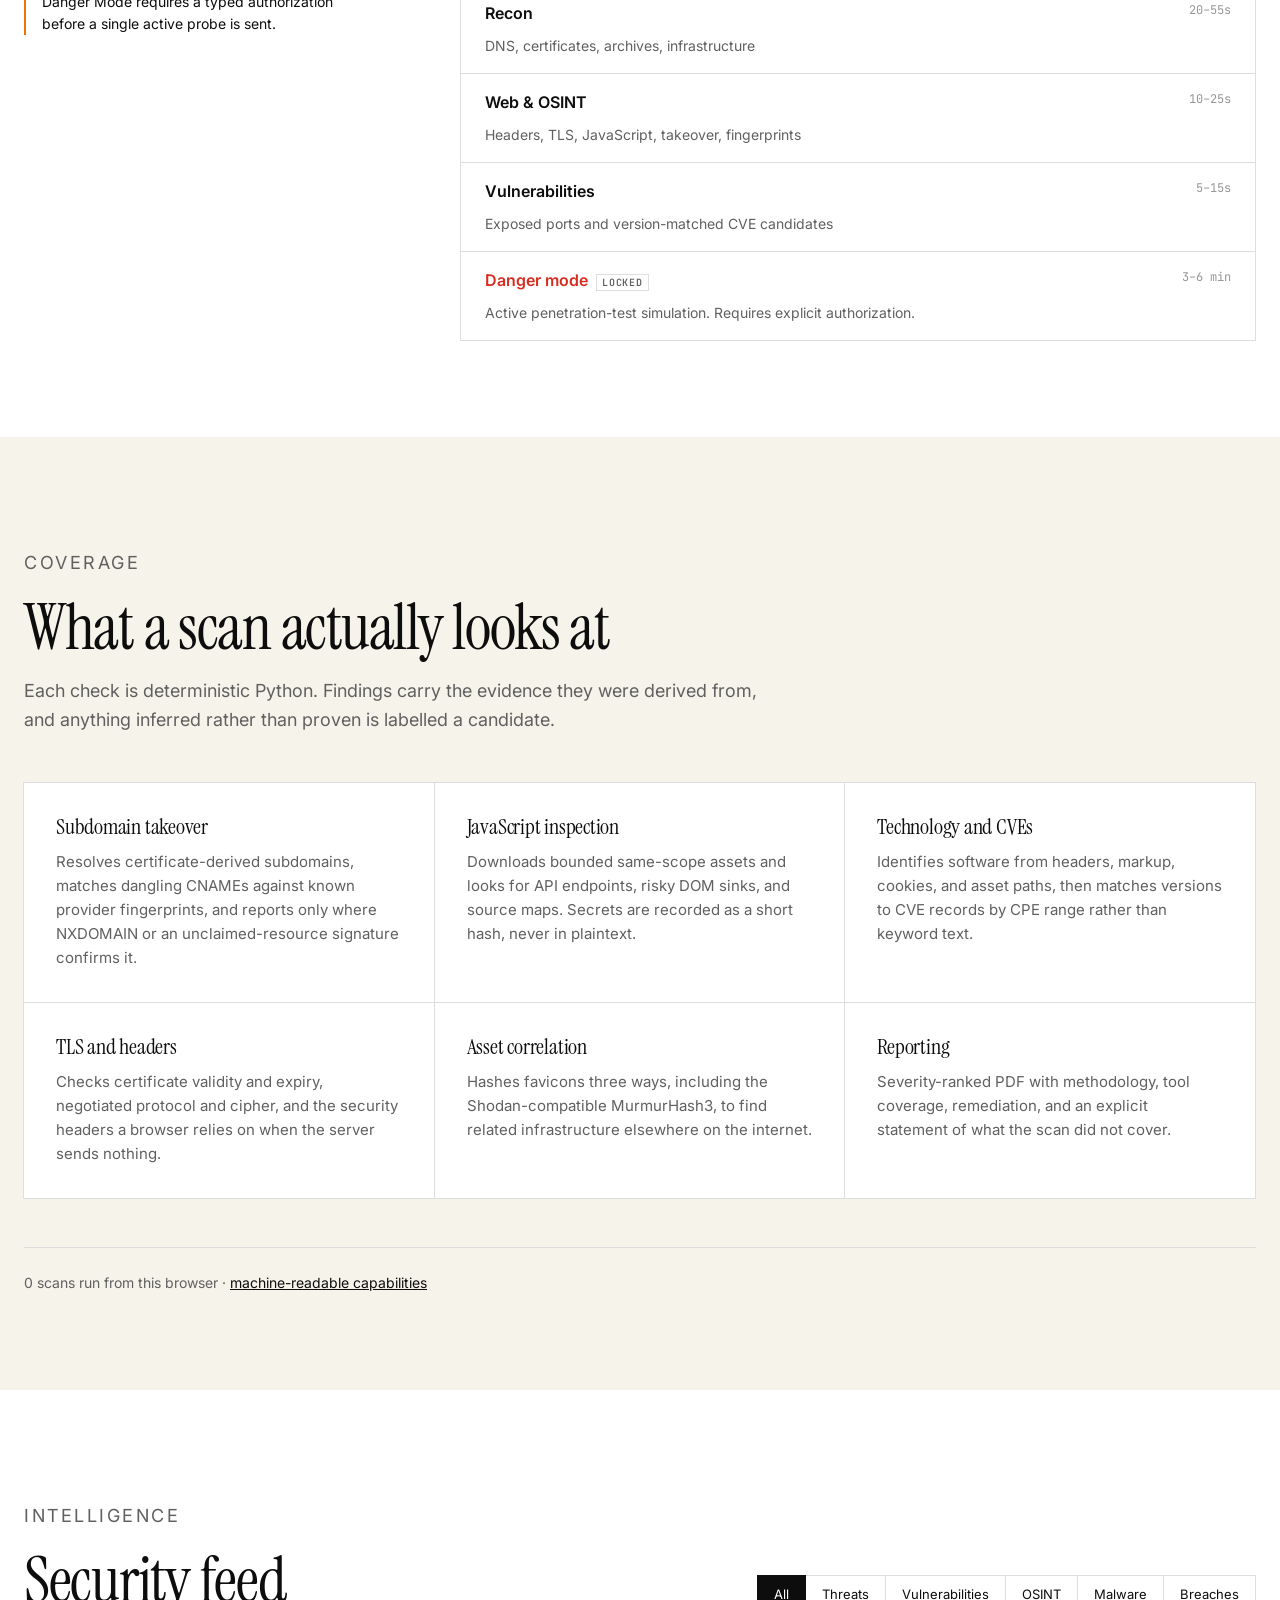
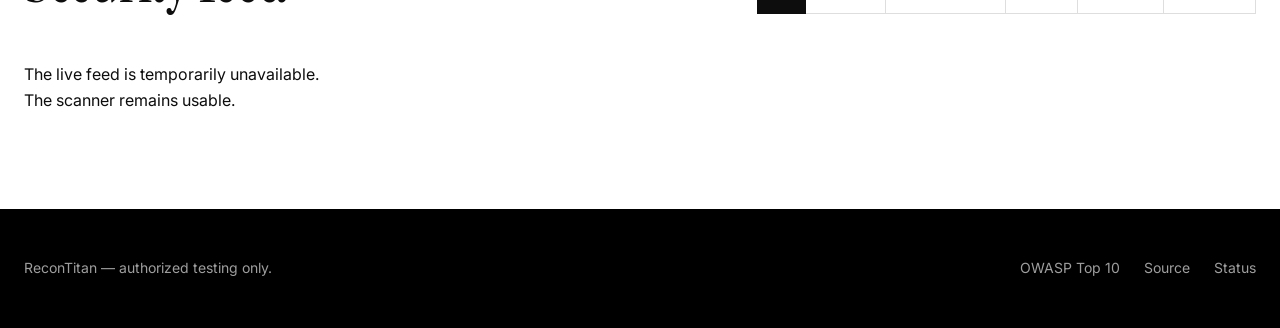
==== commit ab91f135: "feat(ui): cursor glyph trail, and let the pointer steer the globe Adds the trail from the reference " ====
--- a/frontend/index.html
+++ b/frontend/index.html
@@ -37,6 +37,7 @@
 <!-- ═════════════════════ Hero ═════════════════════ -->
 <section class="hero" aria-label="Introduction">
   <canvas id="heroCanvas" aria-hidden="true"></canvas>
+  <canvas id="cursorCanvas" aria-hidden="true"></canvas>
   <div class="shell hero-shell">
     <div class="hero-copy">
     <p class="eyebrow" style="color:rgba(255,255,255,.55)">External attack surface assessment</p>
@@ -243,7 +244,8 @@
   </div>
 </footer>
 
-<script src="globe.js?v=1" defer></script>
+<script src="globe.js?v=2" defer></script>
+<script src="cursor.js?v=1" defer></script>
 <script src="dashboard.js?v=18"></script>
 </body>
 </html>
--- a/frontend/theme.css
+++ b/frontend/theme.css
@@ -133,6 +133,12 @@
   position: absolute; inset: 0; width: 100%; height: 100%;
   opacity: .5; pointer-events: none;
 }
+/* Above the ambient particles, below the copy: the trail should pass behind
+   the headline rather than over the top of it. */
+#cursorCanvas {
+  position: absolute; inset: 0; width: 100%; height: 100%;
+  pointer-events: none; z-index: 0;
+}
 .hero .shell { position: relative; z-index: 1; }
 .hero-shell {
   display: grid; align-items: center;
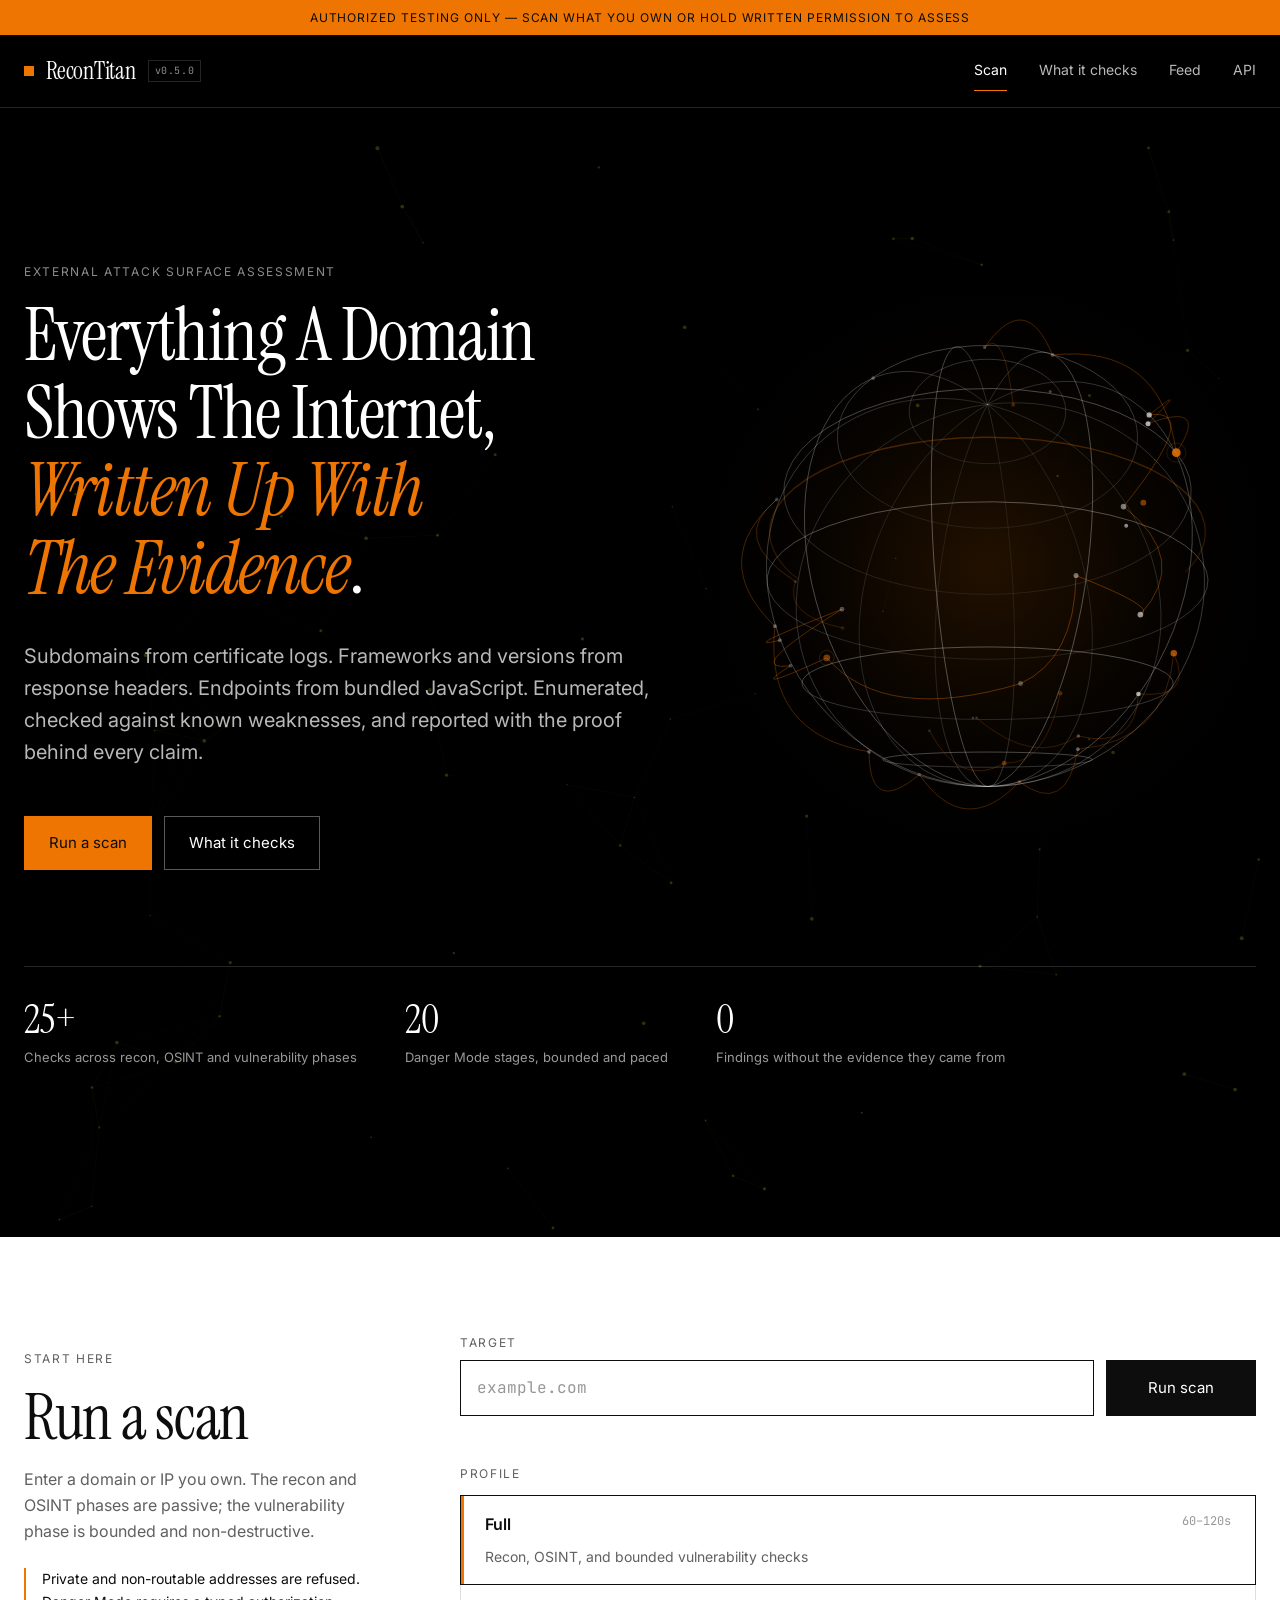
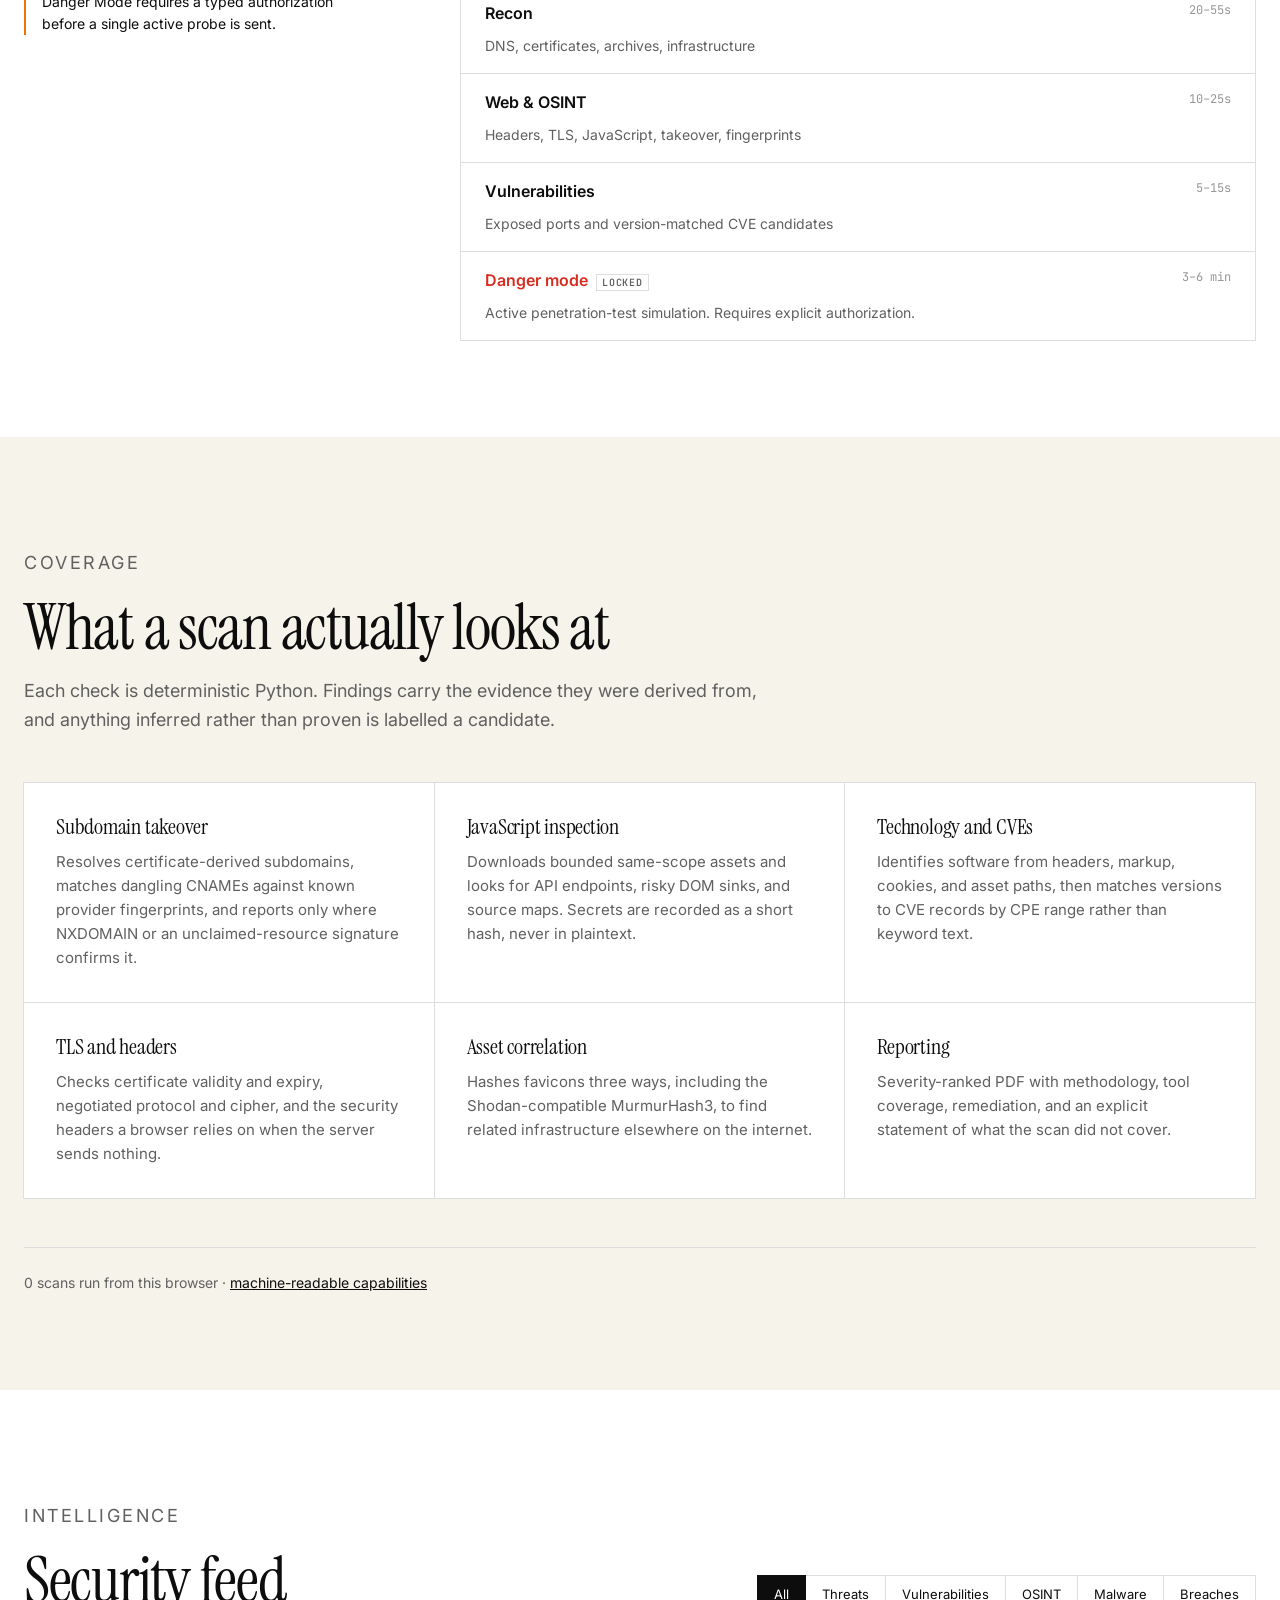
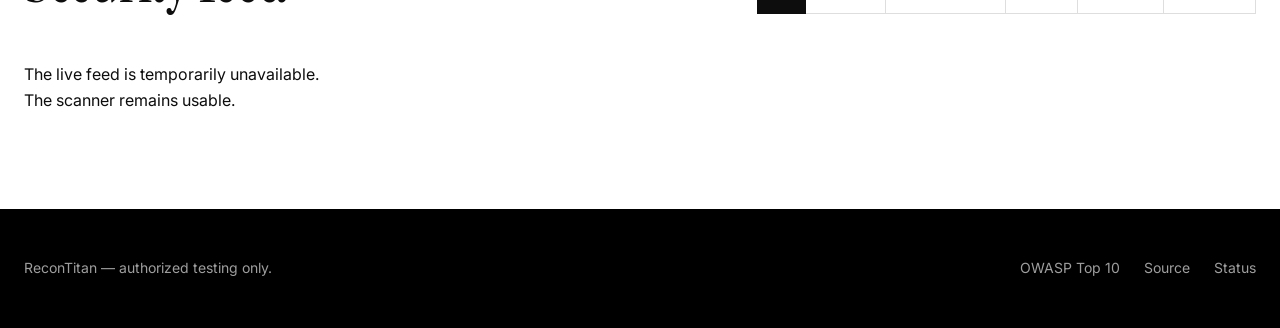
==== commit 652a551e: "feat(ui): trail across the whole site, and bring the report onto the system The trail was scoped to " ====
--- a/frontend/index.html
+++ b/frontend/index.html
@@ -14,9 +14,11 @@
 </head>
 <body>
 
-<div class="announce">Authorized testing only — scan what you own or hold written permission to assess</div>
-
-<header class="topbar">
+<canvas id="cursorCanvas" aria-hidden="true"></canvas>
+
+<div class="announce" data-surface="light">Authorized testing only — scan what you own or hold written permission to assess</div>
+
+<header class="topbar" data-surface="dark">
   <div class="topbar-inner">
     <a class="brand" href="/" aria-label="ReconTitan home">
       <span class="brand-mark" aria-hidden="true"></span>
@@ -35,9 +37,8 @@
 <main>
 
 <!-- ═════════════════════ Hero ═════════════════════ -->
-<section class="hero" aria-label="Introduction">
+<section class="hero" data-surface="dark" aria-label="Introduction">
   <canvas id="heroCanvas" aria-hidden="true"></canvas>
-  <canvas id="cursorCanvas" aria-hidden="true"></canvas>
   <div class="shell hero-shell">
     <div class="hero-copy">
     <p class="eyebrow" style="color:rgba(255,255,255,.55)">External attack surface assessment</p>
@@ -66,7 +67,7 @@
 </section>
 
 <!-- ═════════════════════ Scanner ═════════════════════ -->
-<section class="scanner" id="scanner">
+<section class="scanner" id="scanner" data-surface="light">
   <div class="shell">
     <div class="scan-grid">
 
@@ -128,7 +129,7 @@
 
         <!-- Deliberately heavy. It is the last thing between a click and real
              attack traffic reaching someone's server. -->
-        <section class="gate" id="dangerGate" hidden aria-labelledby="gateTitle">
+        <section class="gate" id="dangerGate" data-surface="dark" hidden aria-labelledby="gateTitle">
           <h2 class="gate-title" id="gateTitle">This sends real attack traffic</h2>
           <p class="gate-lead" id="dangerGateStatus">
             Danger mode probes for injection, fuzzes directories and traversal paths,
@@ -168,7 +169,7 @@
 </section>
 
 <!-- ═════════════════════ Capabilities ═════════════════════ -->
-<section class="checks" id="capabilities">
+<section class="checks" id="capabilities" data-surface="light">
   <div class="shell">
     <header class="section-head">
       <p class="eyebrow">Coverage</p>
@@ -211,7 +212,7 @@
 </section>
 
 <!-- ═════════════════════ Feed ═════════════════════ -->
-<section class="feed" id="news-section">
+<section class="feed" id="news-section" data-surface="light">
   <div class="shell">
     <header class="section-head section-head-row">
       <div>
@@ -233,7 +234,7 @@
 
 </main>
 
-<footer class="footer">
+<footer class="footer" data-surface="dark">
   <div class="shell footer-inner">
     <span>ReconTitan — authorized testing only.</span>
     <span class="footer-links">
@@ -245,7 +246,7 @@
 </footer>
 
 <script src="globe.js?v=2" defer></script>
-<script src="cursor.js?v=1" defer></script>
+<script src="cursor.js?v=2" defer></script>
 <script src="dashboard.js?v=18"></script>
 </body>
 </html>
--- a/frontend/theme.css
+++ b/frontend/theme.css
@@ -133,11 +133,14 @@
   position: absolute; inset: 0; width: 100%; height: 100%;
   opacity: .5; pointer-events: none;
 }
-/* Above the ambient particles, below the copy: the trail should pass behind
-   the headline rather than over the top of it. */
+/* Page-level overlay, fixed to the viewport so the trail follows the cursor
+   over every band rather than only the hero. Above the content so glyphs are
+   never clipped by a section, but pointer-events:none keeps every control
+   underneath fully clickable — and keeps elementFromPoint returning the real
+   content, which is how each glyph picks its colour. */
 #cursorCanvas {
-  position: absolute; inset: 0; width: 100%; height: 100%;
-  pointer-events: none; z-index: 0;
+  position: fixed; inset: 0; width: 100vw; height: 100vh;
+  pointer-events: none; z-index: 90;
 }
 .hero .shell { position: relative; z-index: 1; }
 .hero-shell {
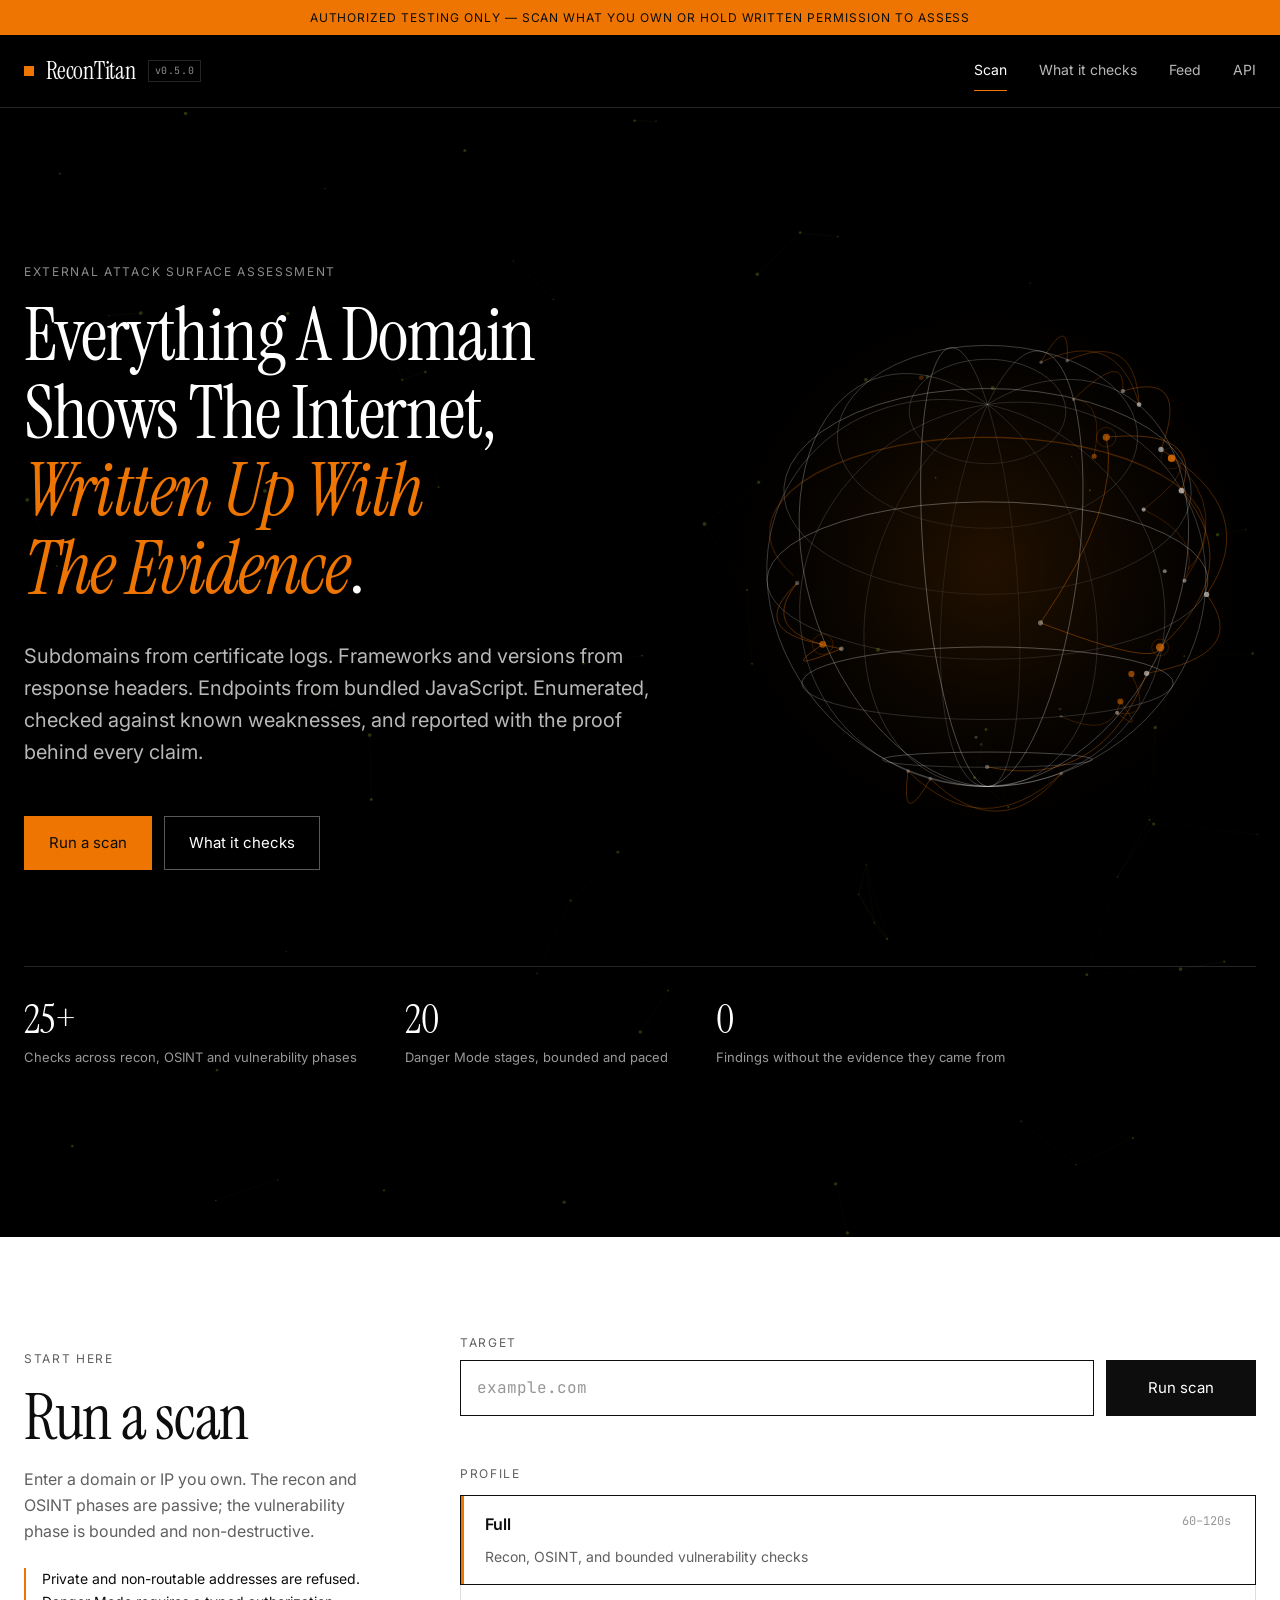
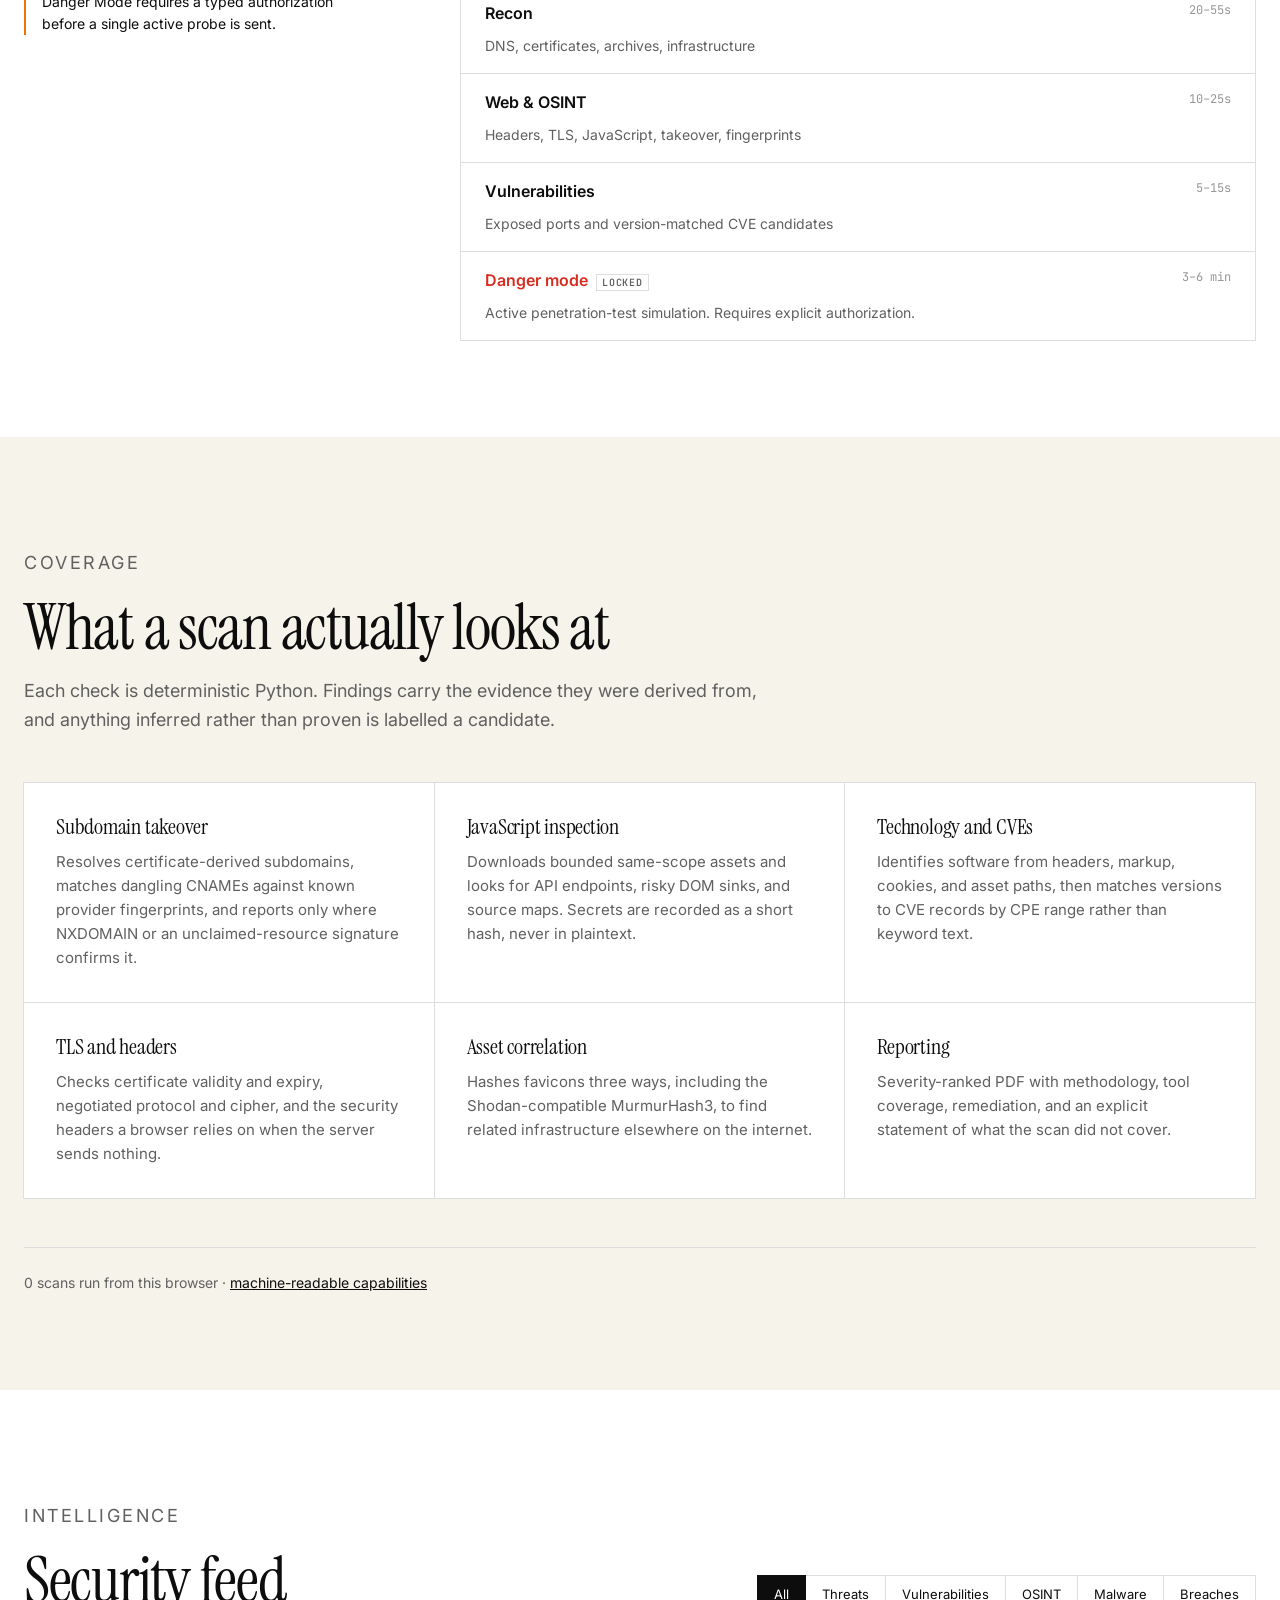
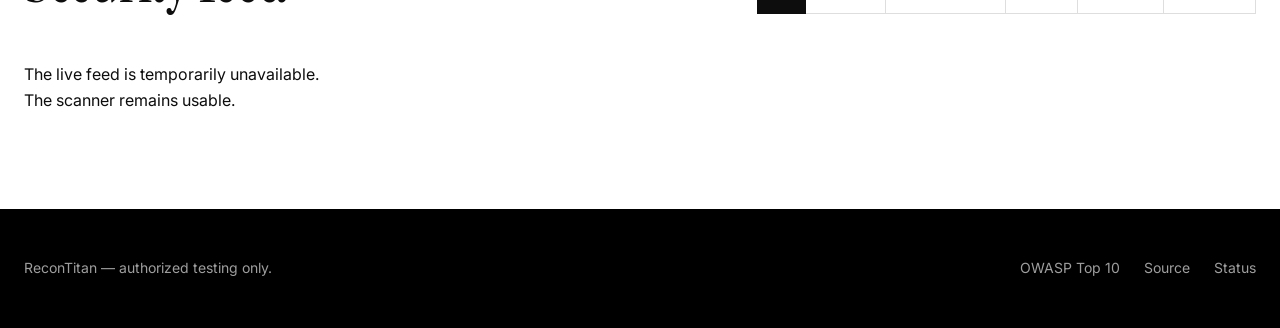
==== commit 945d7970: "feat(ui): match the report to the site, add 3D, drop the cursor trail Removes the cursor trail entir" ====
--- a/frontend/index.html
+++ b/frontend/index.html
@@ -14,11 +14,10 @@
 </head>
 <body>
 
-<canvas id="cursorCanvas" aria-hidden="true"></canvas>
-
-<div class="announce" data-surface="light">Authorized testing only — scan what you own or hold written permission to assess</div>
-
-<header class="topbar" data-surface="dark">
+
+<div class="announce">Authorized testing only — scan what you own or hold written permission to assess</div>
+
+<header class="topbar">
   <div class="topbar-inner">
     <a class="brand" href="/" aria-label="ReconTitan home">
       <span class="brand-mark" aria-hidden="true"></span>
@@ -37,7 +36,7 @@
 <main>
 
 <!-- ═════════════════════ Hero ═════════════════════ -->
-<section class="hero" data-surface="dark" aria-label="Introduction">
+<section class="hero" aria-label="Introduction">
   <canvas id="heroCanvas" aria-hidden="true"></canvas>
   <div class="shell hero-shell">
     <div class="hero-copy">
@@ -55,7 +54,7 @@
     </div>
 
     <div class="hero-visual" aria-hidden="true">
-      <canvas id="globeCanvas"></canvas>
+      <canvas id="globeCanvas" data-globe="dark"></canvas>
     </div>
 
     <dl class="hero-stats">
@@ -67,7 +66,7 @@
 </section>
 
 <!-- ═════════════════════ Scanner ═════════════════════ -->
-<section class="scanner" id="scanner" data-surface="light">
+<section class="scanner" id="scanner">
   <div class="shell">
     <div class="scan-grid">
 
@@ -129,7 +128,7 @@
 
         <!-- Deliberately heavy. It is the last thing between a click and real
              attack traffic reaching someone's server. -->
-        <section class="gate" id="dangerGate" data-surface="dark" hidden aria-labelledby="gateTitle">
+        <section class="gate" id="dangerGate" hidden aria-labelledby="gateTitle">
           <h2 class="gate-title" id="gateTitle">This sends real attack traffic</h2>
           <p class="gate-lead" id="dangerGateStatus">
             Danger mode probes for injection, fuzzes directories and traversal paths,
@@ -169,7 +168,7 @@
 </section>
 
 <!-- ═════════════════════ Capabilities ═════════════════════ -->
-<section class="checks" id="capabilities" data-surface="light">
+<section class="checks" id="capabilities">
   <div class="shell">
     <header class="section-head">
       <p class="eyebrow">Coverage</p>
@@ -212,7 +211,7 @@
 </section>
 
 <!-- ═════════════════════ Feed ═════════════════════ -->
-<section class="feed" id="news-section" data-surface="light">
+<section class="feed" id="news-section">
   <div class="shell">
     <header class="section-head section-head-row">
       <div>
@@ -234,7 +233,7 @@
 
 </main>
 
-<footer class="footer" data-surface="dark">
+<footer class="footer">
   <div class="shell footer-inner">
     <span>ReconTitan — authorized testing only.</span>
     <span class="footer-links">
@@ -245,8 +244,7 @@
   </div>
 </footer>
 
-<script src="globe.js?v=2" defer></script>
-<script src="cursor.js?v=2" defer></script>
+<script src="globe.js?v=3" defer></script>
 <script src="dashboard.js?v=18"></script>
 </body>
 </html>
--- a/frontend/theme.css
+++ b/frontend/theme.css
@@ -133,15 +133,6 @@
   position: absolute; inset: 0; width: 100%; height: 100%;
   opacity: .5; pointer-events: none;
 }
-/* Page-level overlay, fixed to the viewport so the trail follows the cursor
-   over every band rather than only the hero. Above the content so glyphs are
-   never clipped by a section, but pointer-events:none keeps every control
-   underneath fully clickable — and keeps elementFromPoint returning the real
-   content, which is how each glyph picks its colour. */
-#cursorCanvas {
-  position: fixed; inset: 0; width: 100vw; height: 100vh;
-  pointer-events: none; z-index: 90;
-}
 .hero .shell { position: relative; z-index: 1; }
 .hero-shell {
   display: grid; align-items: center;
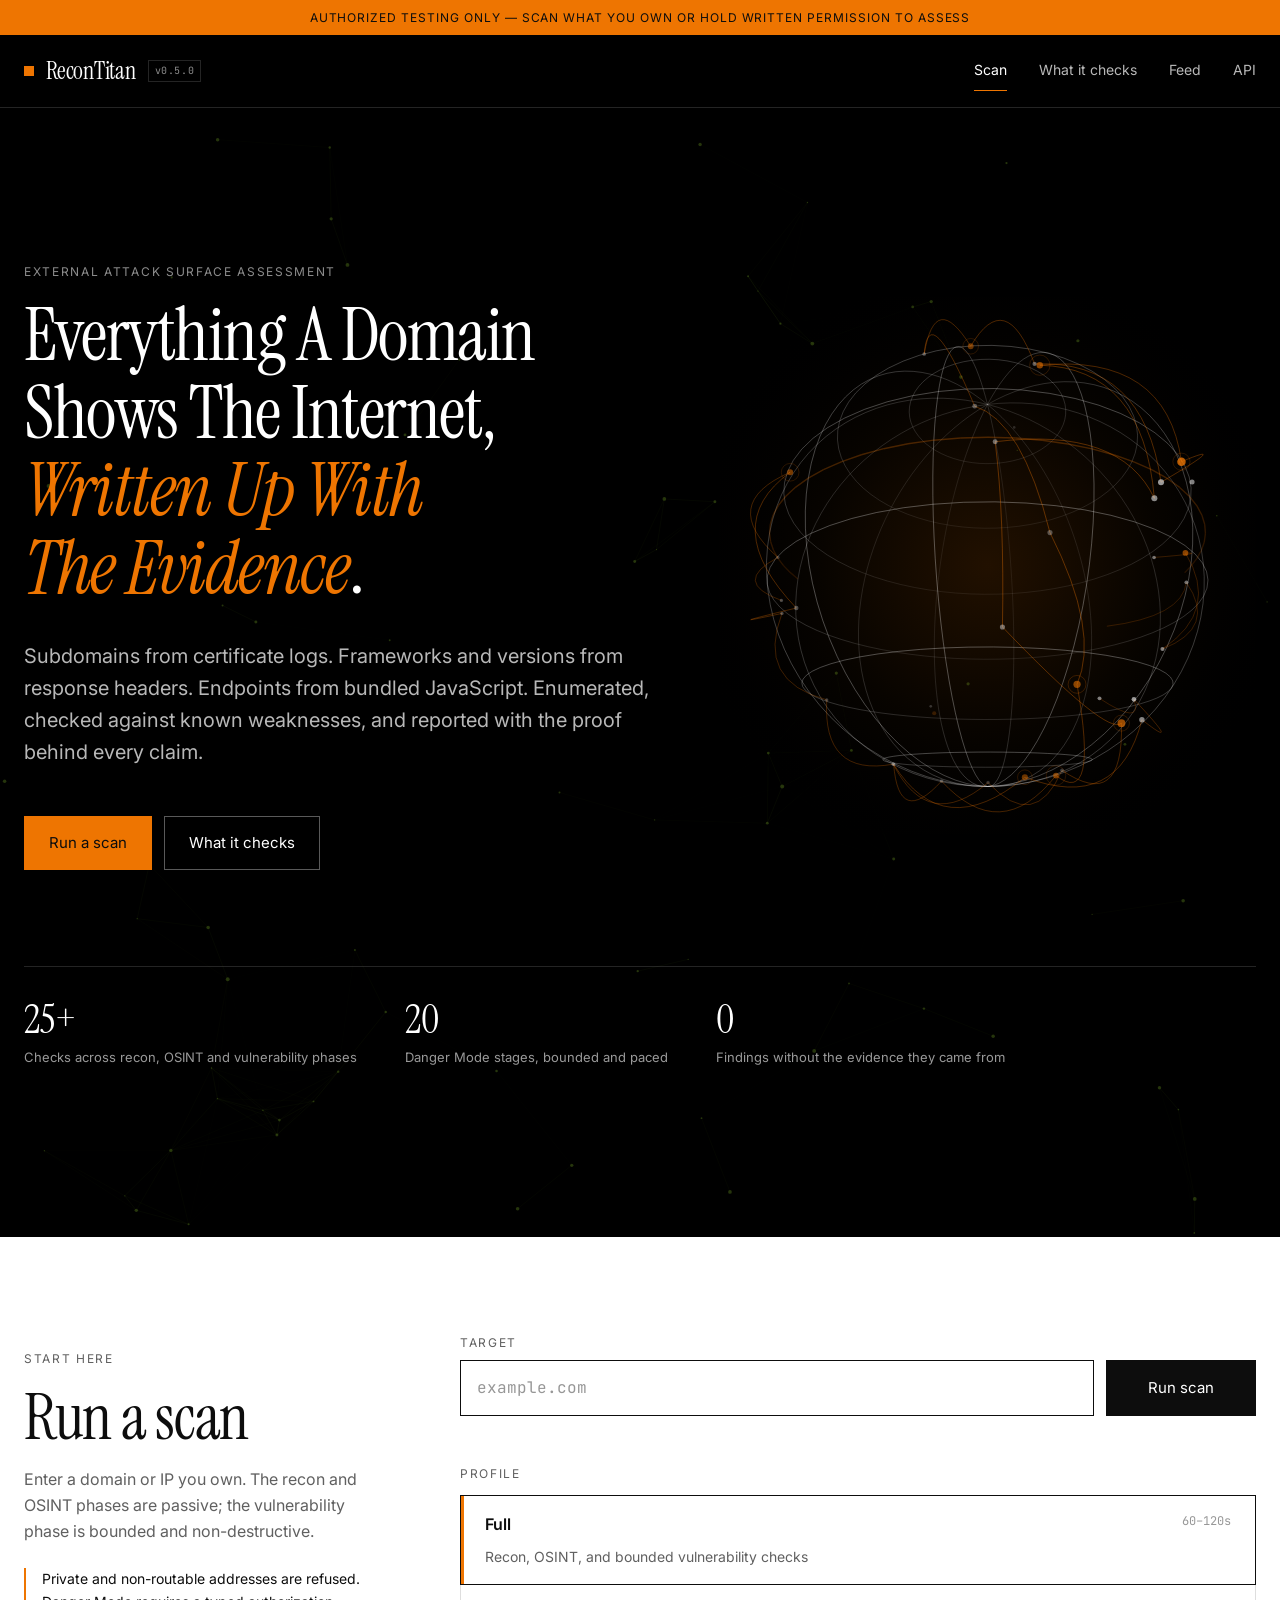
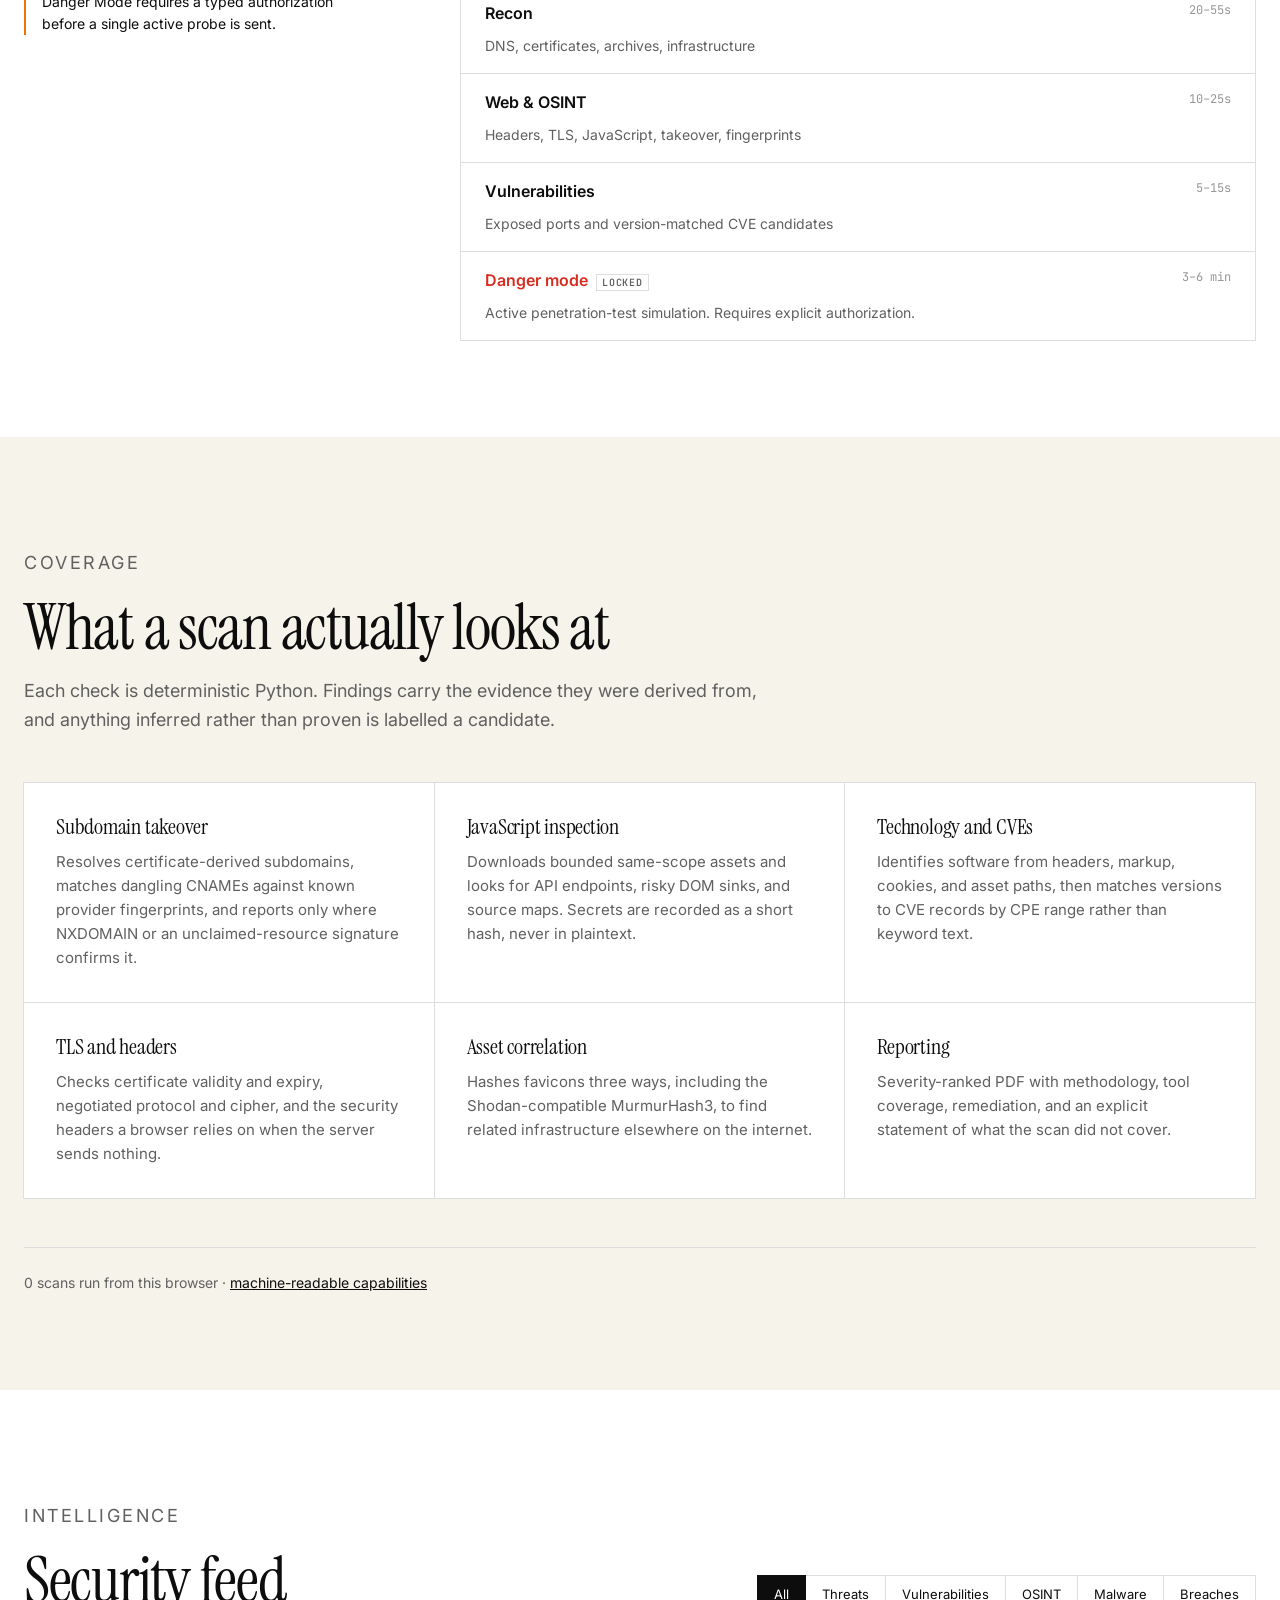
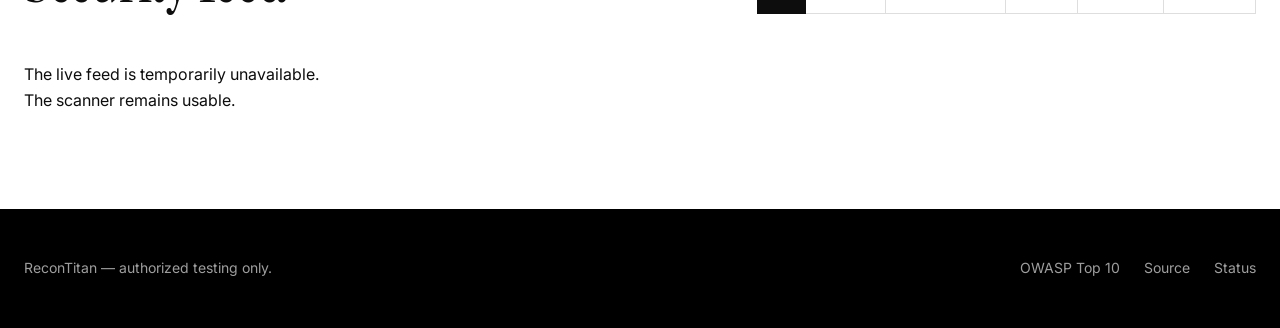
==== commit 30528cb2: "feat(scans): add persistent queued scan workflow Connect dashboard and reports to queued jobs with w" ====
--- a/frontend/index.html
+++ b/frontend/index.html
@@ -10,7 +10,7 @@
 <link rel="preconnect" href="https://fonts.googleapis.com">
 <link rel="preconnect" href="https://fonts.gstatic.com" crossorigin>
 <link href="https://fonts.googleapis.com/css2?family=Instrument+Serif:ital@0;1&family=Inter:wght@400;500;600;700&family=JetBrains+Mono:wght@400;500&display=swap" rel="stylesheet">
-<link rel="stylesheet" href="theme.css?v=1">
+<link rel="stylesheet" href="theme.css?v=2">
 </head>
 <body>
 
@@ -156,7 +156,10 @@
         <div class="progress" id="scanProgress" hidden>
           <div class="progress-head">
             <span id="progressPhase">Starting</span>
-            <span class="progress-pct" id="progressPct">0%</span>
+            <div class="progress-meta">
+              <span class="progress-pct" id="progressPct">0%</span>
+              <button class="progress-cancel" id="cancelScanBtn" type="button" hidden>Cancel scan</button>
+            </div>
           </div>
           <div class="progress-track"><div class="progress-fill" id="progressFill"></div></div>
           <div class="progress-log" id="progressLog" aria-live="polite"></div>
@@ -245,6 +248,6 @@
 </footer>
 
 <script src="globe.js?v=3" defer></script>
-<script src="dashboard.js?v=18"></script>
+<script src="dashboard.js?v=19"></script>
 </body>
 </html>
--- a/frontend/theme.css
+++ b/frontend/theme.css
@@ -299,7 +299,15 @@
   display: flex; justify-content: space-between; align-items: baseline;
   font-size: .875rem; margin-bottom: var(--s3);
 }
+.progress-meta { display: inline-flex; align-items: center; gap: var(--s3); }
 .progress-pct { font-family: var(--mono); color: var(--muted); }
+.progress-cancel {
+  border: 0; padding: 0; background: transparent; color: var(--sev-high);
+  font: 600 .7rem/1 var(--mono); text-transform: uppercase;
+  letter-spacing: .06em; cursor: pointer;
+}
+.progress-cancel:hover:not(:disabled) { text-decoration: underline; }
+.progress-cancel:disabled { opacity: .5; cursor: wait; }
 .progress-track { height: 2px; background: var(--line); overflow: hidden; }
 .progress-fill { height: 100%; width: 0; background: var(--accent); transition: width .4s ease; }
 .progress-log {
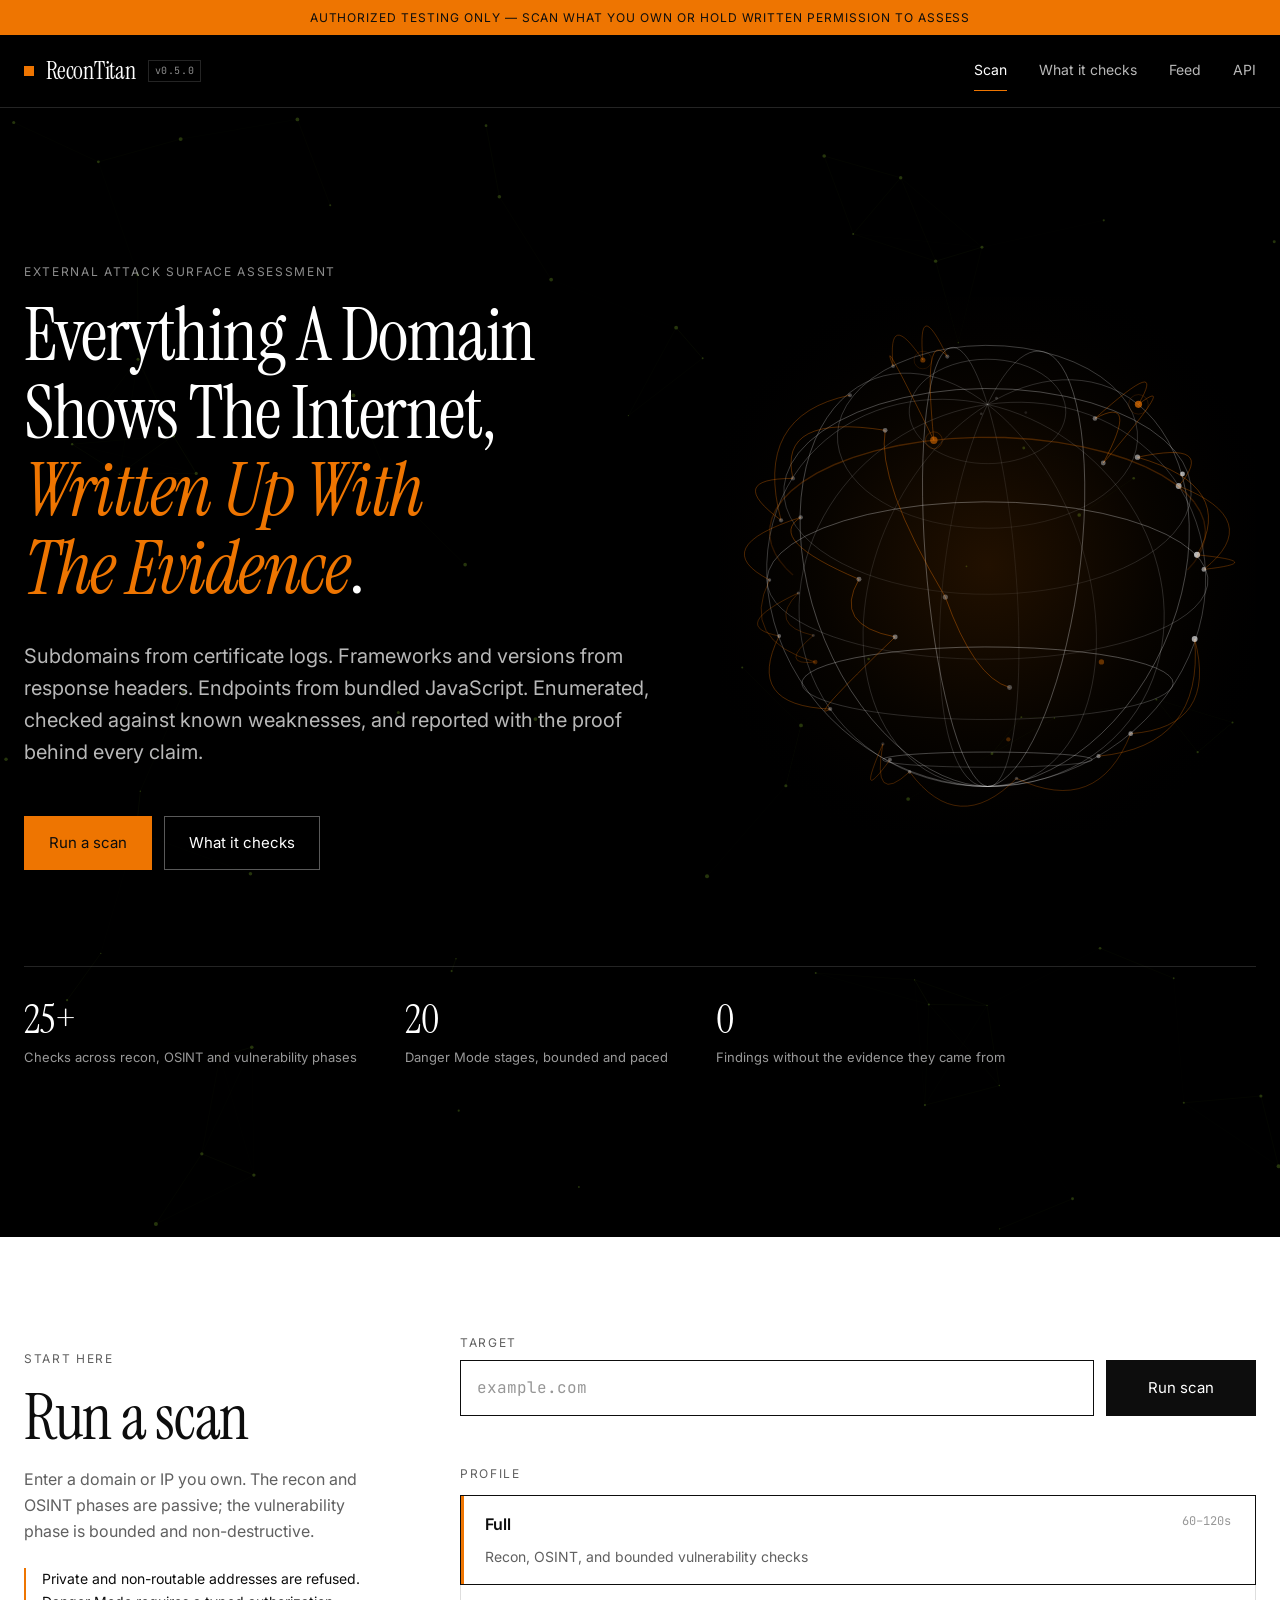
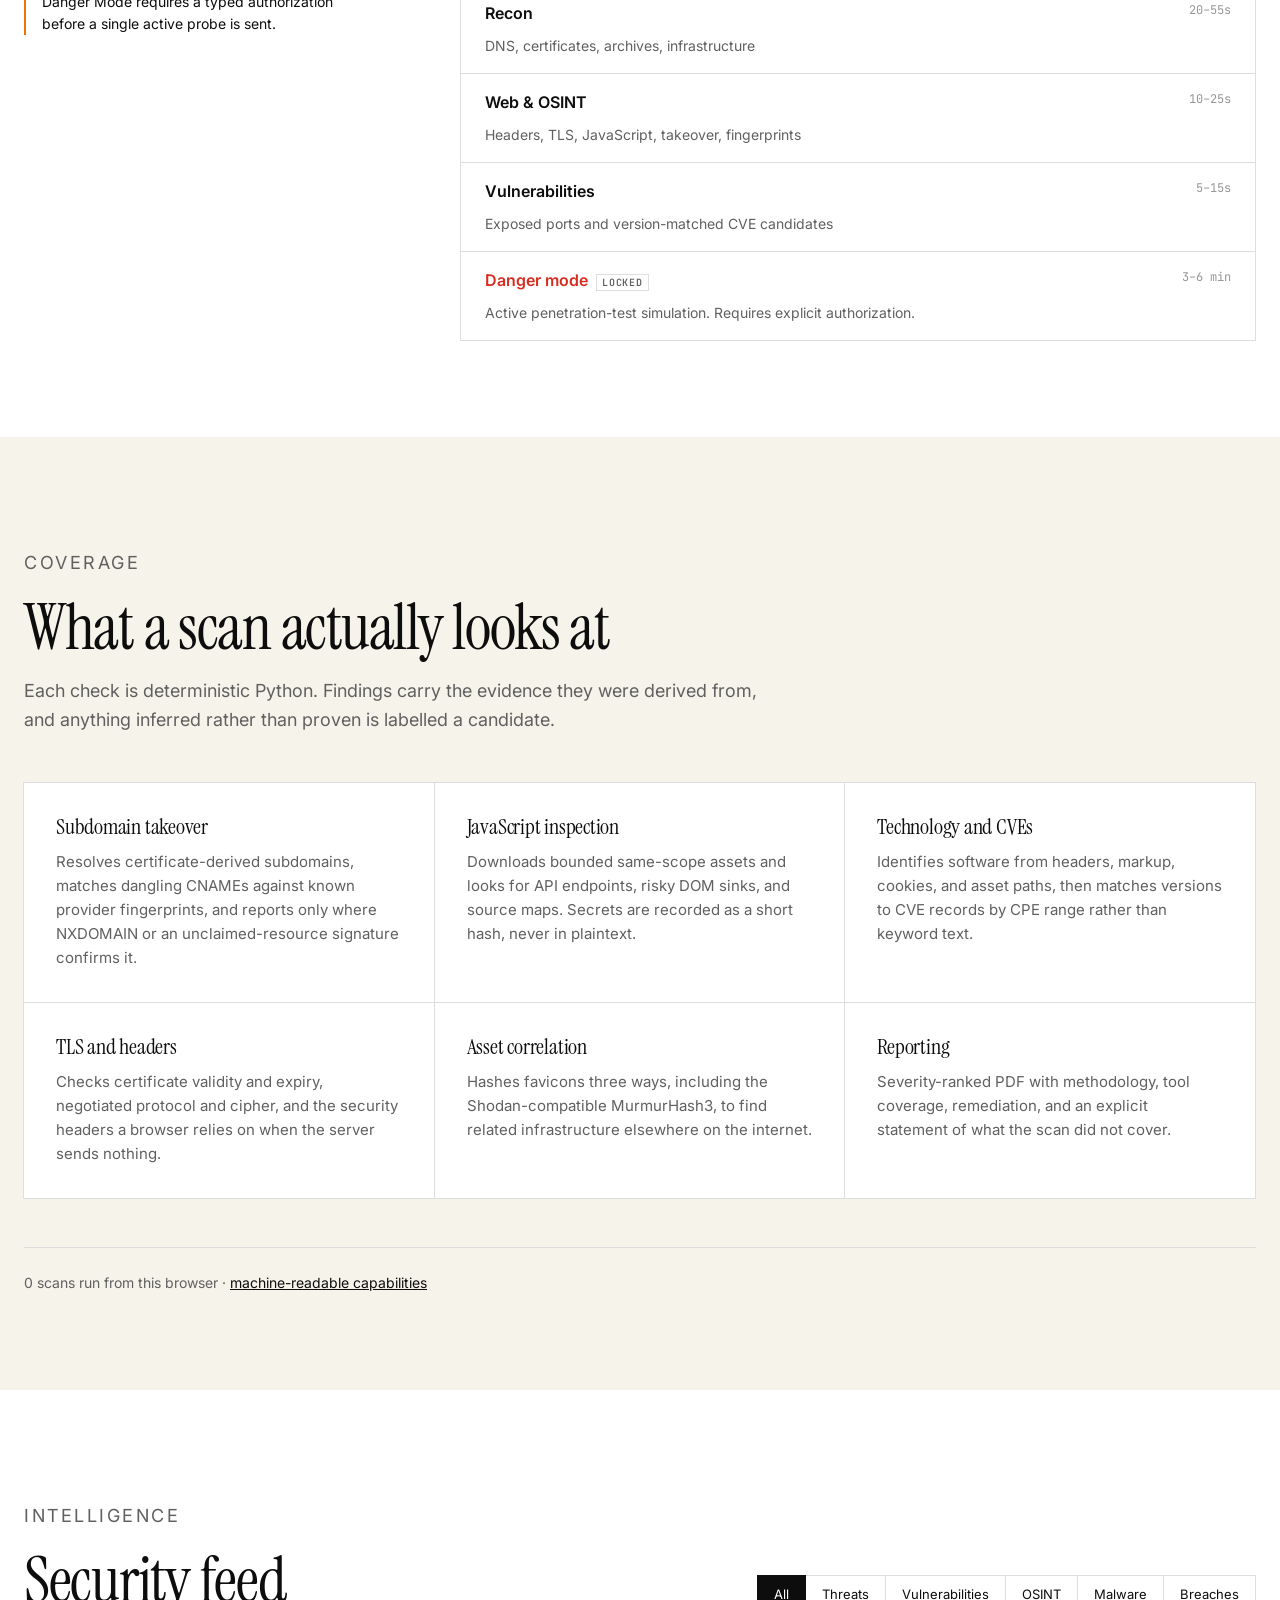
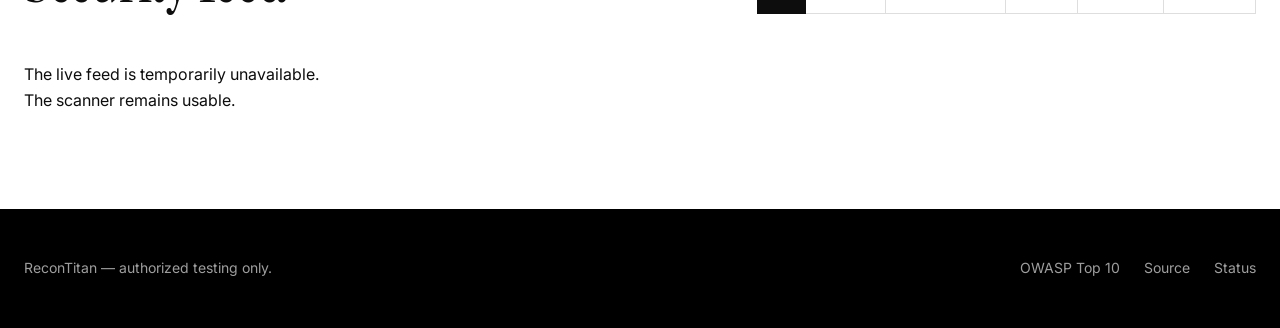
==== commit 9b3b3098: "fix: stream live local scan progress and repair setup scripts" ====
--- a/frontend/index.html
+++ b/frontend/index.html
@@ -248,6 +248,7 @@
 </footer>
 
 <script src="globe.js?v=3" defer></script>
-<script src="dashboard.js?v=19"></script>
+<script src="scan-progress.js?v=1"></script>
+<script src="dashboard.js?v=20"></script>
 </body>
 </html>
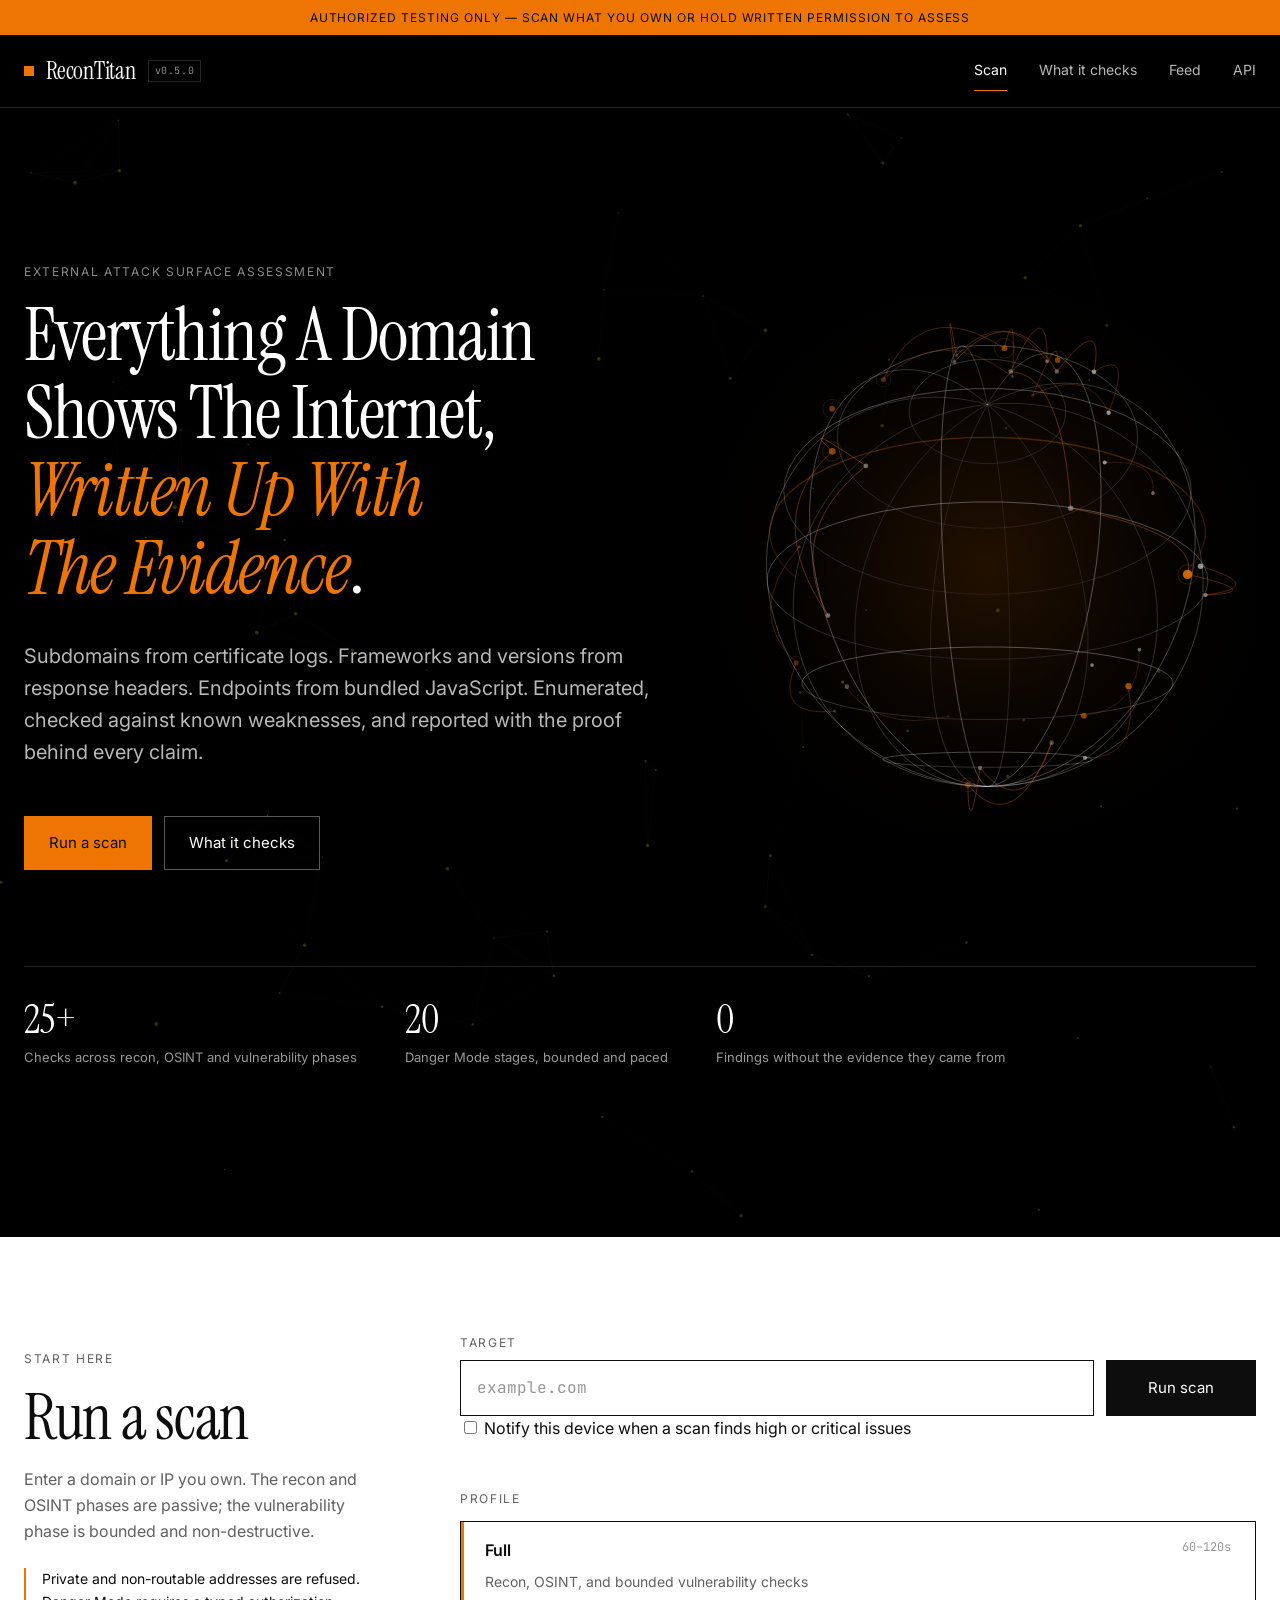
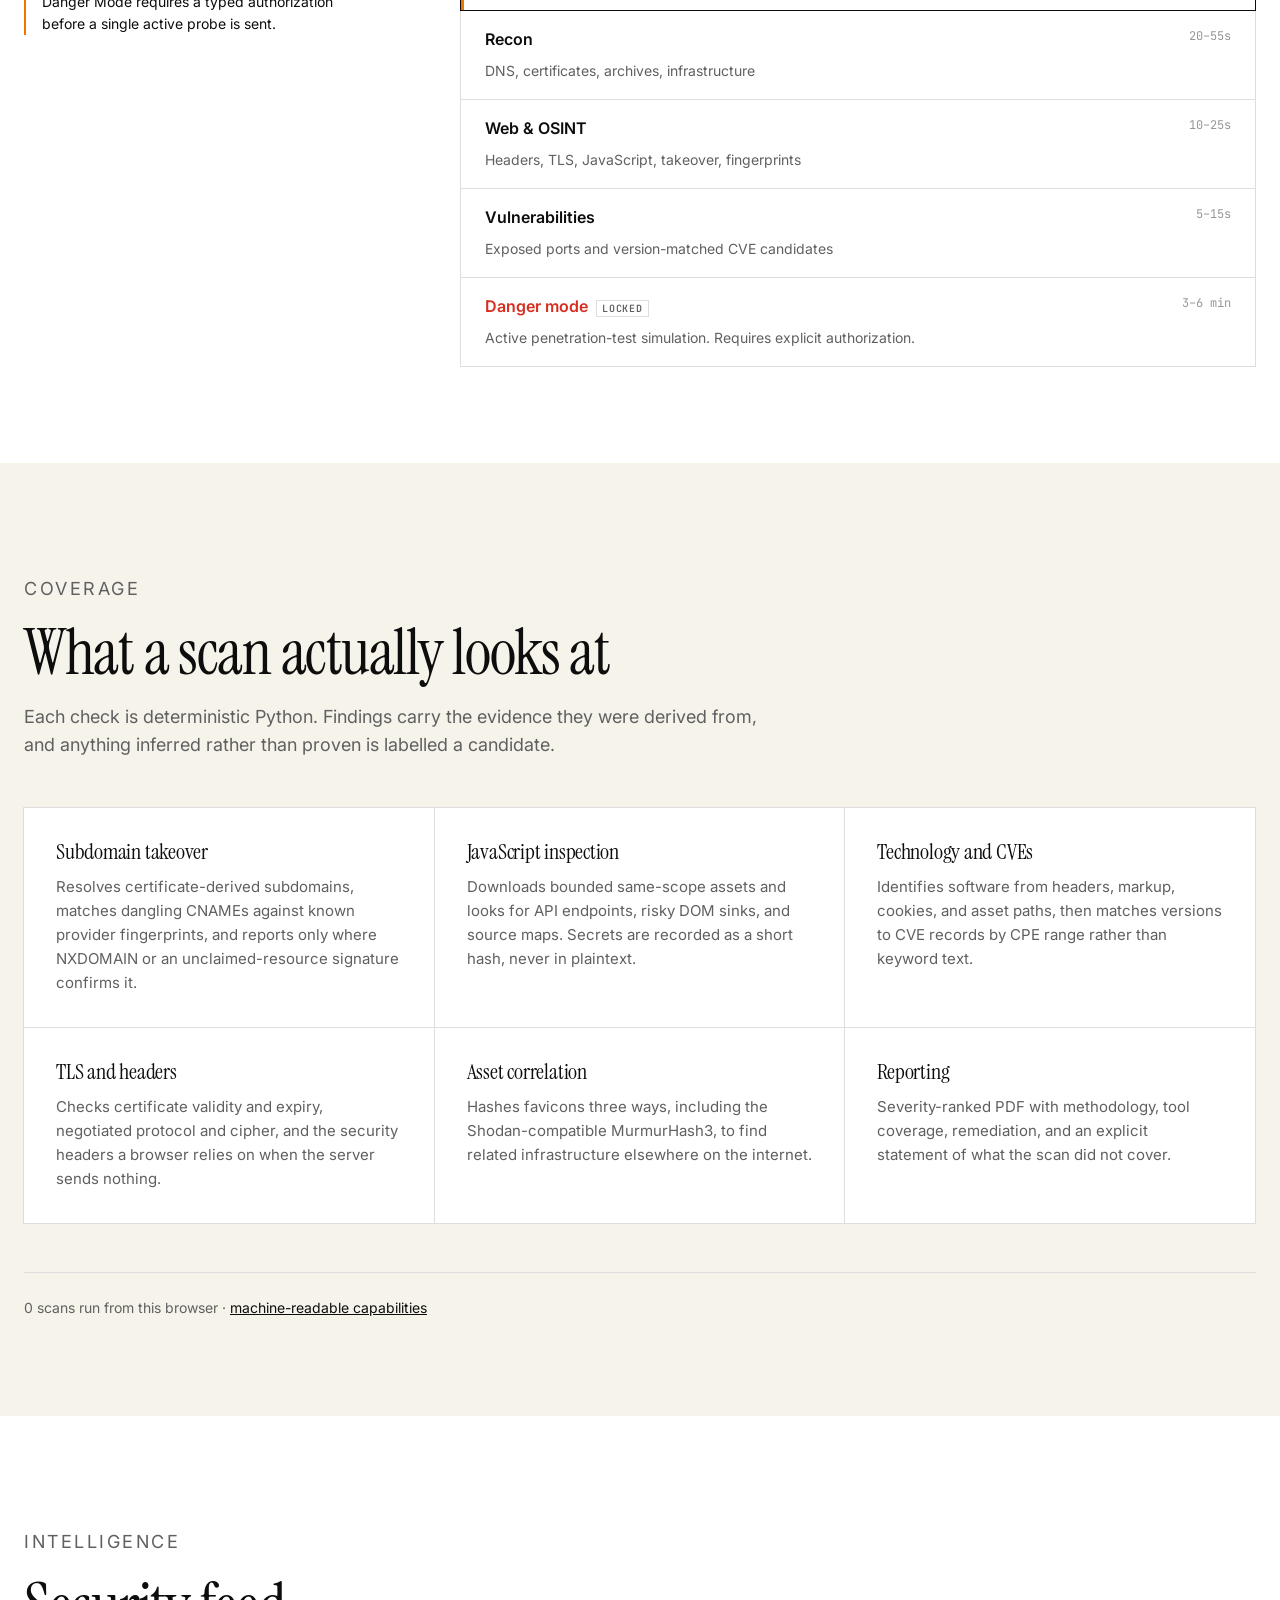
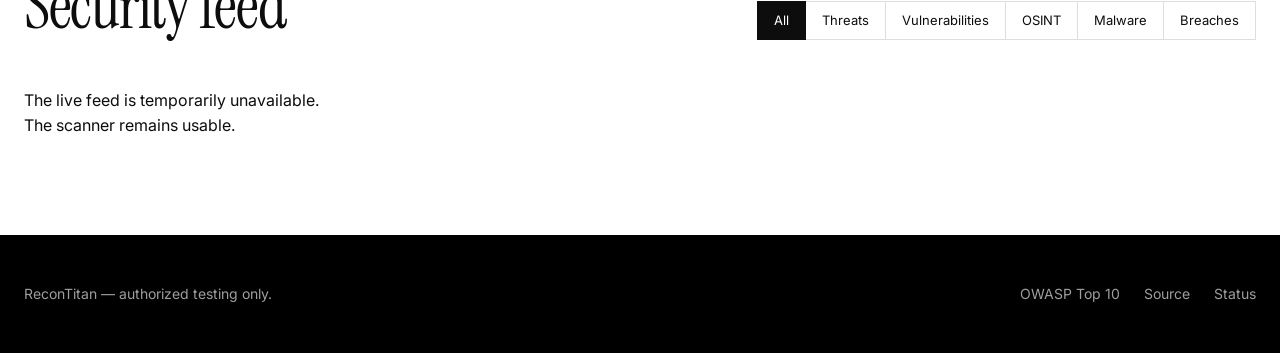
==== commit 1c67fdc2: "feat(alerts): add opt-in desktop scan notifications" ====
--- a/frontend/index.html
+++ b/frontend/index.html
@@ -94,6 +94,11 @@
             </button>
           </div>
         </div>
+        <label class="desktop-alert-toggle" for="desktopAlertsEnabled">
+          <input id="desktopAlertsEnabled" type="checkbox">
+          <span>Notify this device when a scan finds high or critical issues</span>
+        </label>
+        <p class="desktop-alert-note" id="desktopAlertNote" aria-live="polite"></p>
 
         <fieldset class="profiles" id="profileGrid" role="radiogroup" aria-label="Scan profile">
           <legend>Profile</legend>
@@ -249,6 +254,7 @@
 
 <script src="globe.js?v=3" defer></script>
 <script src="scan-progress.js?v=1"></script>
-<script src="dashboard.js?v=20"></script>
+<script src="alerts.js?v=1"></script>
+<script src="dashboard.js?v=21"></script>
 </body>
 </html>
